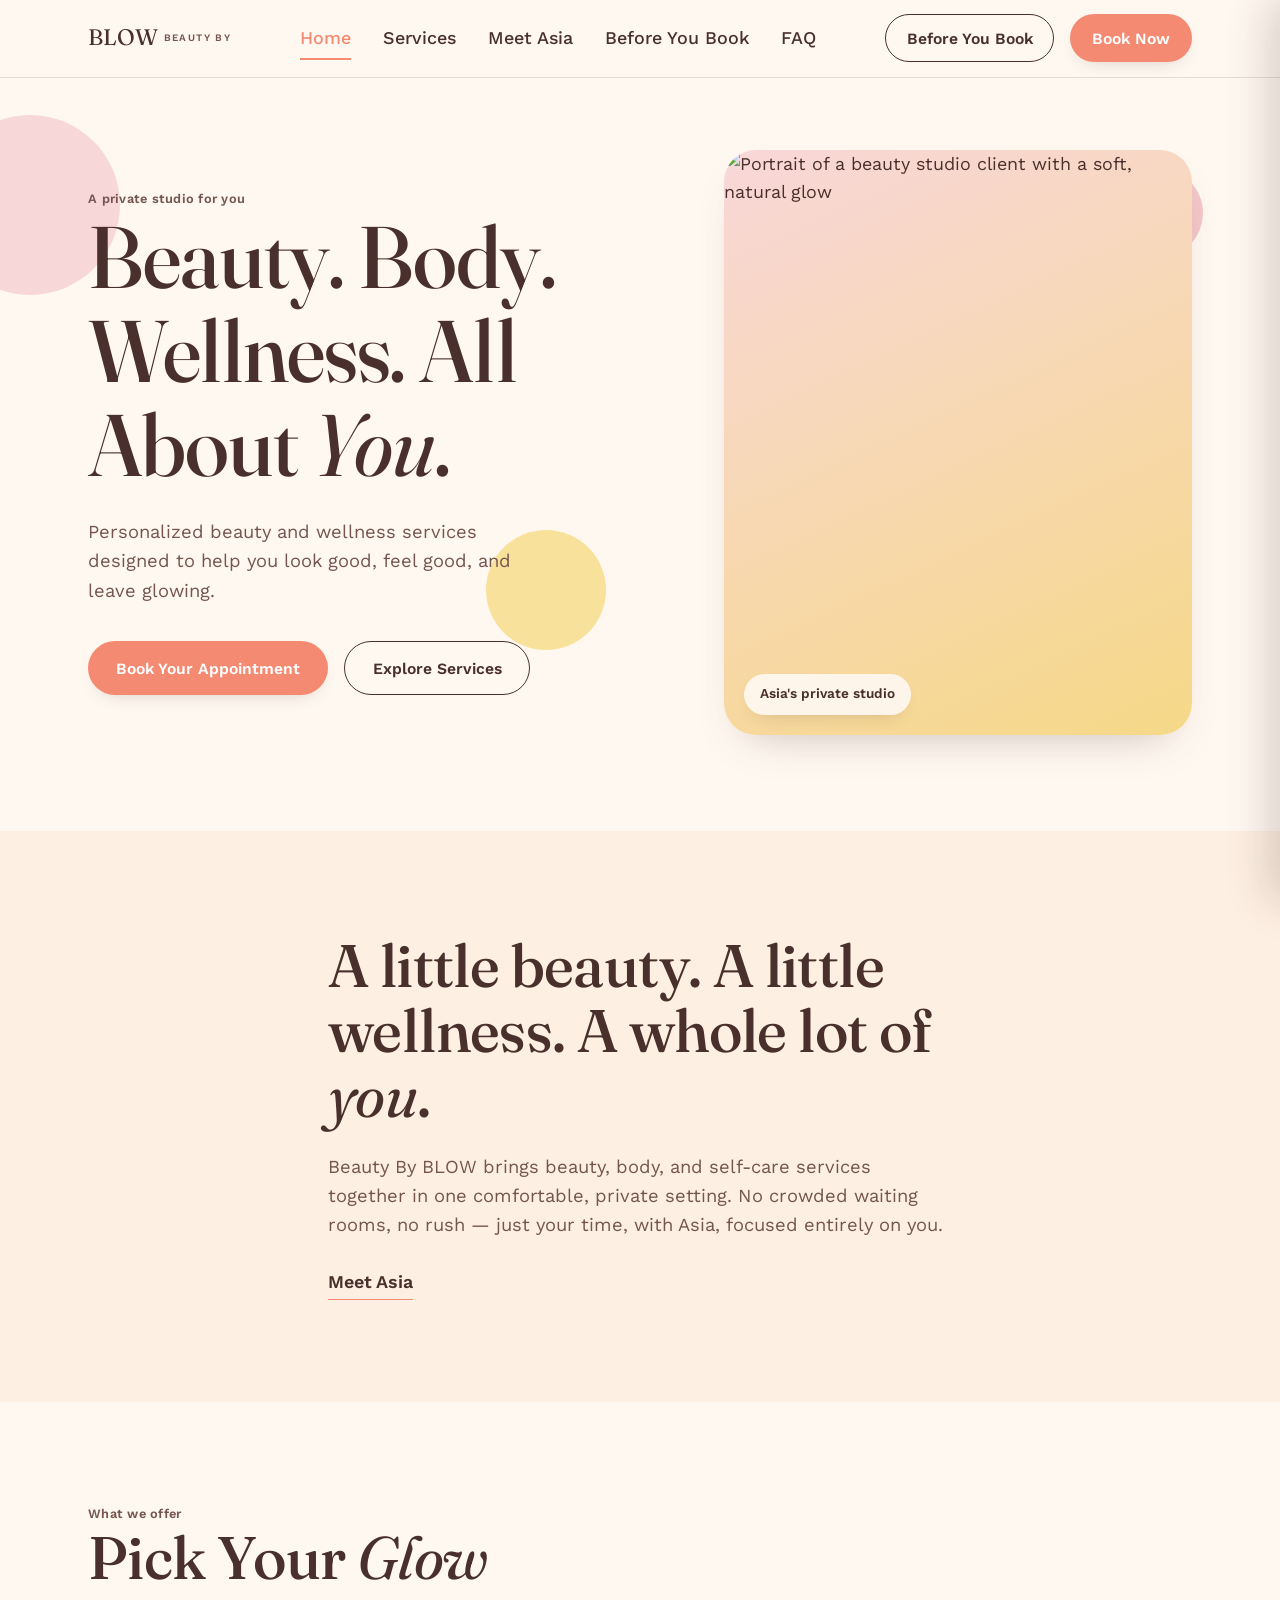
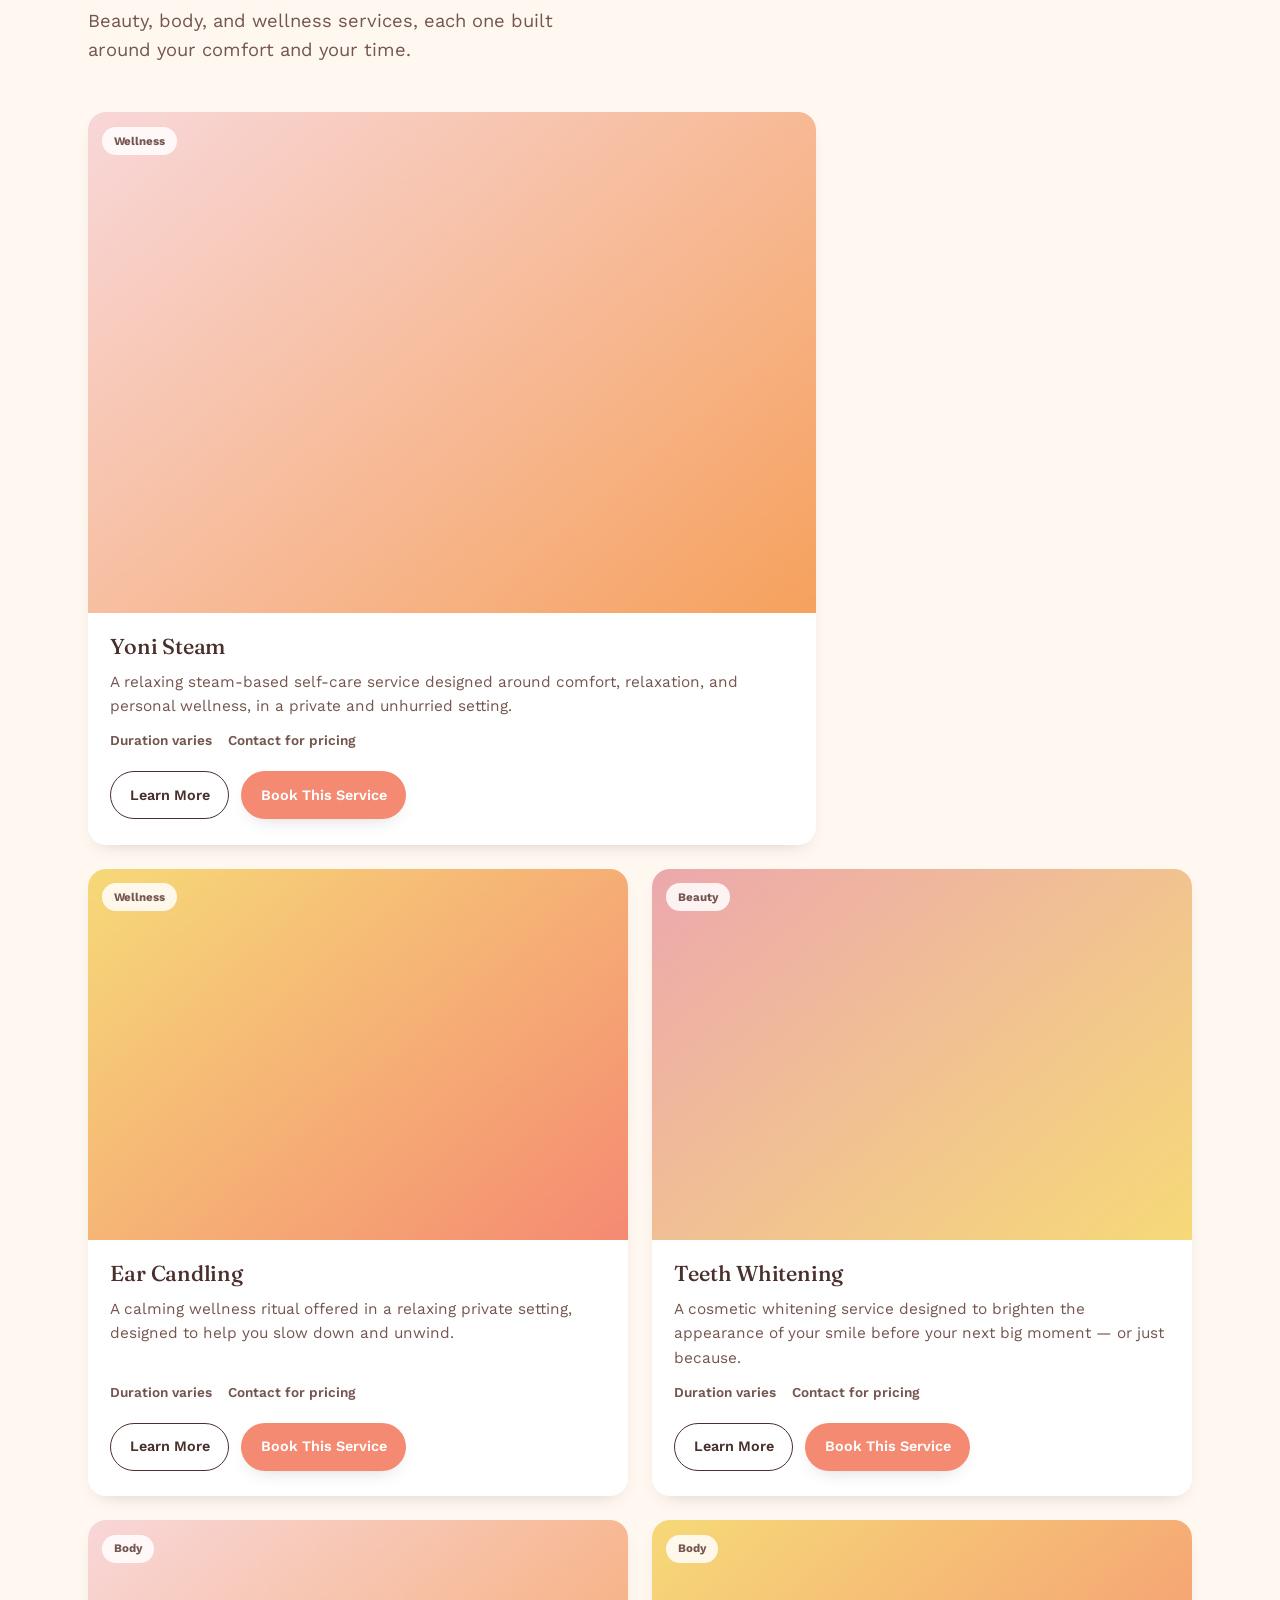
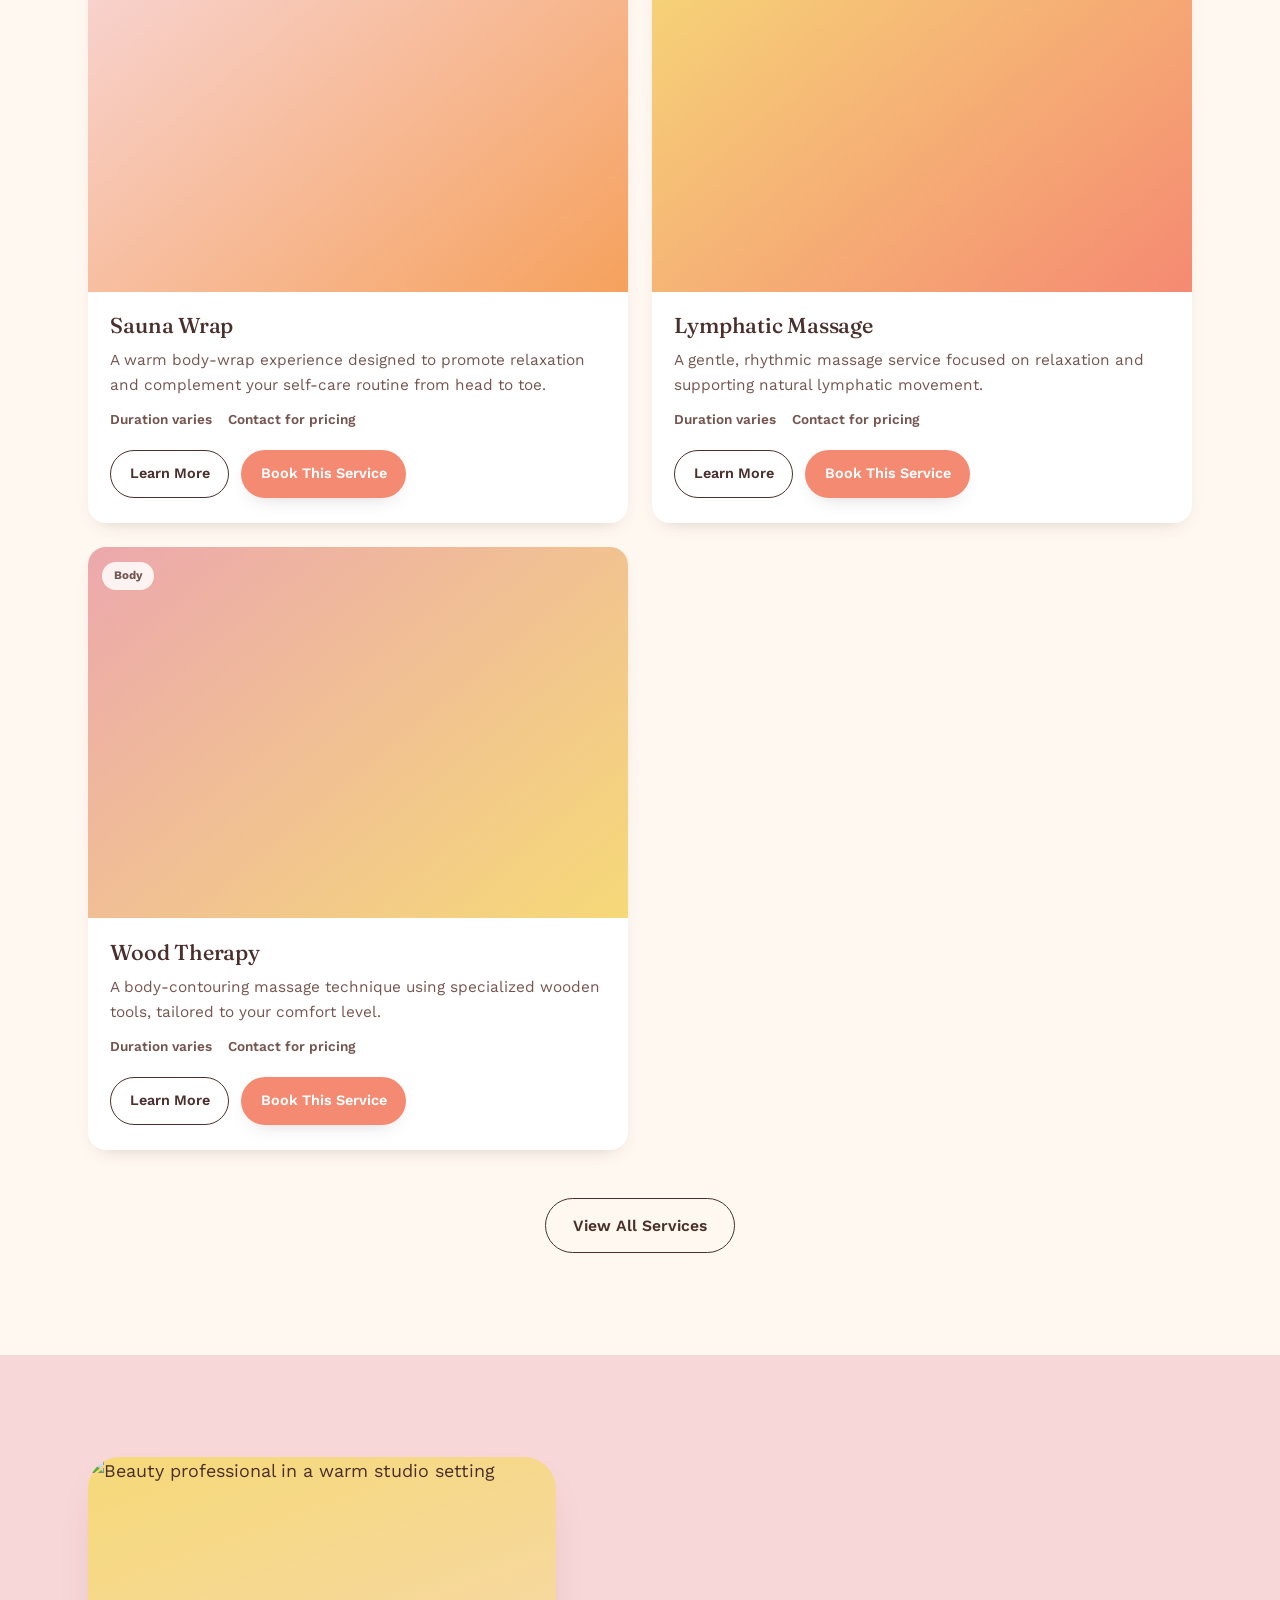
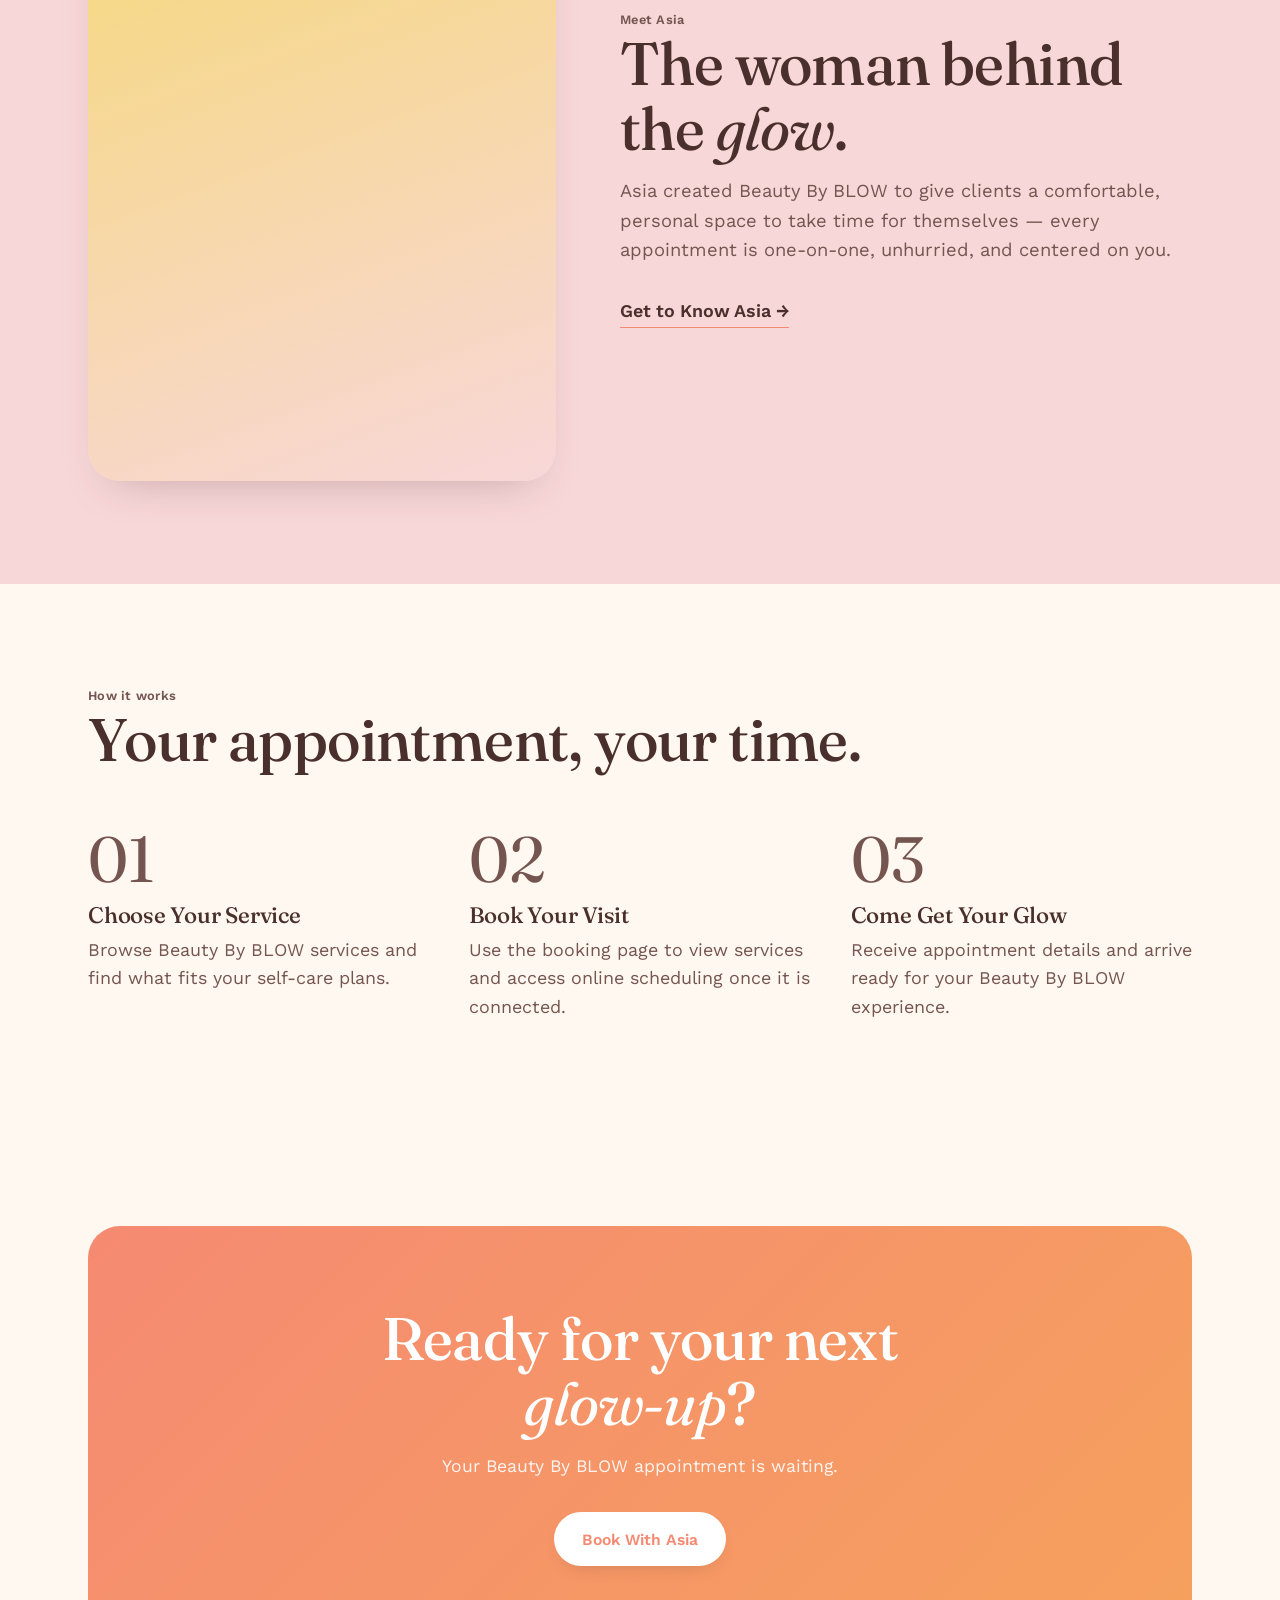
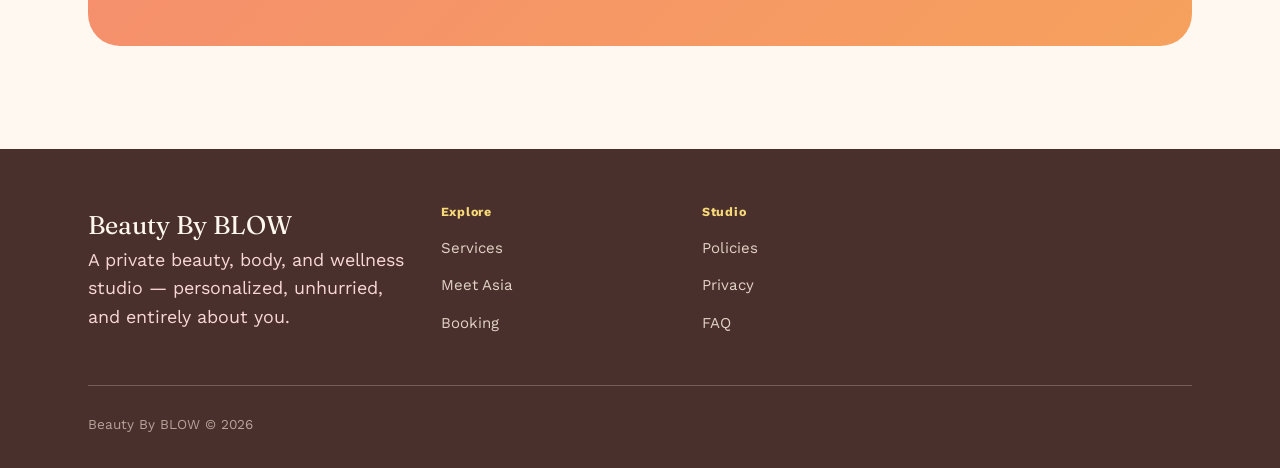
==== index.html @ 27a86e9e "Initial Beauty By BLOW website" ====
<!DOCTYPE html>
<html lang="en">
<head>
<meta charset="UTF-8">
<meta name="viewport" content="width=device-width, initial-scale=1.0">
<title>Beauty By BLOW — Beauty, Body &amp; Wellness with Asia</title>
<meta name="description" content="Beauty By BLOW is Asia's private at-home studio for beauty, body, and self-care services. Book your appointment online.">
<link rel="preconnect" href="https://fonts.googleapis.com">
<link rel="stylesheet" href="styles.css">
</head>
<body>

<a class="visually-hidden" href="#main">Skip to content</a>

<header class="site-header">
  <div class="wrap nav">
    <a class="brand" href="index.html">BLOW <small>BEAUTY BY</small></a>
    <nav class="nav-links" aria-label="Primary">
      <a href="index.html" aria-current="page">Home</a>
      <a href="services.html">Services</a>
      <a href="meet-asia.html">Meet Asia</a>
      <a href="before-you-book.html">Before You Book</a>
      <a href="faq.html">FAQ</a>
    </nav>
    <div class="nav-cta">
      <a class="btn btn-secondary" href="before-you-book.html">Before You Book</a>
      <a class="btn btn-primary" href="book.html">Book Now</a>
      <button class="hamburger" data-hamburger aria-label="Open menu" aria-expanded="false" aria-controls="mobile-menu">
        <svg viewBox="0 0 24 24" fill="none" stroke="currentColor" stroke-width="2" stroke-linecap="round"><line x1="3" y1="6" x2="21" y2="6"/><line x1="3" y1="12" x2="21" y2="12"/><line x1="3" y1="18" x2="21" y2="18"/></svg>
      </button>
    </div>
  </div>
</header>

<div class="scrim" data-scrim></div>
<div class="mobile-panel" id="mobile-menu" data-mobile-panel>
  <div class="mobile-panel-top">
    <span class="brand">BLOW</span>
    <button class="hamburger" data-mobile-close aria-label="Close menu">
      <svg viewBox="0 0 24 24" fill="none" stroke="currentColor" stroke-width="2" stroke-linecap="round"><line x1="18" y1="6" x2="6" y2="18"/><line x1="6" y1="6" x2="18" y2="18"/></svg>
    </button>
  </div>
  <nav aria-label="Mobile">
    <a href="index.html">Home</a>
    <a href="services.html">Services</a>
    <a href="meet-asia.html">Meet Asia</a>
    <a href="before-you-book.html">Before You Book</a>
    <a href="faq.html">FAQ</a>
  </nav>
  <a class="btn btn-primary btn-block" href="book.html">Book Now</a>
</div>

<main id="main">

  <!-- HERO -->
  <section class="hero">
    <div class="blob float-slow" style="width:180px;height:180px;background:var(--blush);top:5%;left:-60px;"></div>
    <div class="blob float-slower" style="width:120px;height:120px;background:var(--butter);top:60%;left:38%;opacity:0.7;"></div>
    <div class="blob float-slow" style="width:90px;height:90px;background:var(--rose);top:12%;right:6%;opacity:0.6;"></div>
    <div class="wrap hero-grid">
      <div class="reveal is-visible">
        <p class="eyebrow">A private studio for you</p>
        <h1>Beauty. Body. Wellness. All About <span class="italic">You</span>.</h1>
        <p class="hero-support">Personalized beauty and wellness services designed to help you look good, feel good, and leave glowing.</p>
        <div class="hero-ctas">
          <a class="btn btn-primary" href="book.html">Book Your Appointment</a>
          <a class="btn btn-secondary" href="services.html">Explore Services</a>
        </div>
      </div>
      <div class="hero-media reveal is-visible">
        <img src="https://images.unsplash.com/photo-1522337660859-02fbefca4702?q=80&w=1200&auto=format&fit=crop" alt="Portrait of a beauty studio client with a soft, natural glow" loading="eager">
        <span class="hero-media-caption">Asia's private studio</span>
      </div>
    </div>
  </section>

  <!-- INTRO / BRAND STATEMENT -->
  <section class="section bg-cream2">
    <div class="wrap intro reveal">
      <h2>A little beauty. A little wellness. A whole lot of <span class="italic">you</span>.</h2>
      <p class="lede" style="max-width:60ch;">Beauty By BLOW brings beauty, body, and self-care services together in one comfortable, private setting. No crowded waiting rooms, no rush — just your time, with Asia, focused entirely on you.</p>
      <a class="intro-link" href="meet-asia.html">Meet Asia</a>
    </div>
  </section>

  <!-- SERVICES TEASER -->
  <section class="section">
    <div class="wrap">
      <div class="reveal">
        <p class="eyebrow">What we offer</p>
        <h2 style="font-size:var(--step-3);">Pick Your <span class="italic">Glow</span></h2>
        <p class="lede mt-1">Beauty, body, and wellness services, each one built around your comfort and your time.</p>
      </div>
      <div class="services-grid mt-3" data-services-teaser></div>
      <div class="center mt-3">
        <a class="btn btn-secondary" href="services.html">View All Services</a>
      </div>
    </div>
  </section>

  <!-- MEET ASIA TEASER -->
  <section class="section bg-blush">
    <div class="wrap asia-teaser">
      <div class="asia-portrait reveal">
        <img src="https://images.unsplash.com/photo-1596704017254-9b121068fb31?q=80&w=1000&auto=format&fit=crop" alt="Beauty professional in a warm studio setting" loading="lazy">
      </div>
      <div class="reveal">
        <p class="eyebrow">Meet Asia</p>
        <h2 style="font-size:var(--step-3);">The woman behind the <span class="italic">glow</span>.</h2>
        <p class="lede mt-1" style="max-width:52ch;">Asia created Beauty By BLOW to give clients a comfortable, personal space to take time for themselves — every appointment is one-on-one, unhurried, and centered on you.</p>
        <a class="intro-link mt-2" href="meet-asia.html">Get to Know Asia →</a>
      </div>
    </div>
  </section>

  <!-- EXPERIENCE -->
  <section class="section">
    <div class="wrap">
      <div class="reveal">
        <p class="eyebrow">How it works</p>
        <h2 style="font-size:var(--step-3);">Your appointment, your time.</h2>
      </div>
      <div class="steps">
        <div class="step reveal">
          <p class="step-num">01</p>
          <h3>Choose Your Service</h3>
          <p>Browse Beauty By BLOW services and find what fits your self-care plans.</p>
        </div>
        <div class="step reveal">
          <p class="step-num">02</p>
          <h3>Book Your Visit</h3>
          <p>Use the booking page to view services and access online scheduling once it is connected.</p>
        </div>
        <div class="step reveal">
          <p class="step-num">03</p>
          <h3>Come Get Your Glow</h3>
          <p>Receive appointment details and arrive ready for your Beauty By BLOW experience.</p>
        </div>
      </div>
    </div>
  </section>

  <!-- FINAL CTA -->
  <section class="section">
    <div class="wrap">
      <div class="final-cta reveal">
        <h2>Ready for your next <span class="italic">glow-up</span>?</h2>
        <p>Your Beauty By BLOW appointment is waiting.</p>
        <a class="btn btn-primary" href="book.html">Book With Asia</a>
      </div>
    </div>
  </section>

</main>

<footer class="site-footer">
  <div class="wrap">
    <div class="footer-grid">
      <div>
        <p class="footer-brand">Beauty By BLOW</p>
        <p>A private beauty, body, and wellness studio — personalized, unhurried, and entirely about you.</p>
      </div>
      <div class="footer-col">
        <h4>Explore</h4>
        <ul>
          <li><a href="services.html">Services</a></li>
          <li><a href="meet-asia.html">Meet Asia</a></li>
          <li><a href="book.html">Booking</a></li>
        </ul>
      </div>
      <div class="footer-col">
        <h4>Studio</h4>
        <ul>
          <li><a href="before-you-book.html">Policies</a></li>
          <li><a href="before-you-book.html#privacy">Privacy</a></li>
          <li><a href="faq.html">FAQ</a></li>
        </ul>
      </div>
    </div>
    <div class="footer-bottom">
      <span>Beauty By BLOW &copy; <span data-year></span></span>
    </div>
  </div>
</footer>

<script src="data.js"></script>
<script src="render.js"></script>
<script src="main.js"></script>
</body>
</html>
---- styles.css ----
/* =========================================================
   Beauty By BLOW — Design System
   A private beauty & wellness studio, run by Asia.
   Tokens live at the top so pricing/copy-adjacent color and
   type choices are easy to retune without hunting the file.
   ========================================================= */

@import url('https://fonts.googleapis.com/css2?family=Fraunces:ital,opsz,wght@0,9..144,300;0,9..144,400;0,9..144,500;0,9..144,600;1,9..144,400;1,9..144,500&family=Work+Sans:wght@400;500;600&display=swap');

:root{
  /* ---- Color ---- */
  --cream:      #FFF8F1;
  --cream-2:    #FDEFE2; /* slightly deeper cream for stacked sections */
  --blush:      #F8D7D9;
  --rose:       #ECA8AD;
  --coral:      #F58A72;
  --tangerine:  #F6A15D;
  --butter:     #F6D978;
  --brown:      #4A302C;
  --cocoa:      #74554F;
  --white:      #FFFFFF;

  /* functional aliases */
  --bg:          var(--cream);
  --ink:         var(--brown);
  --ink-soft:    var(--cocoa);
  --accent:      var(--coral);
  --accent-2:    var(--tangerine);
  --line:        rgba(74,48,44,0.14);
  --focus:       #B8542F;

  /* ---- Type ---- */
  --serif: 'Fraunces', 'Iowan Old Style', Georgia, serif;
  --sans:  'Work Sans', -apple-system, BlinkMacSystemFont, 'Segoe UI', sans-serif;

  /* ---- Scale ---- */
  --step-0: clamp(1rem, 0.96rem + 0.2vw, 1.125rem);
  --step-1: clamp(1.25rem, 1.18rem + 0.35vw, 1.5rem);
  --step-2: clamp(1.75rem, 1.55rem + 1vw, 2.25rem);
  --step-3: clamp(2.5rem, 2.05rem + 2.2vw, 3.75rem);
  --step-4: clamp(3.25rem, 2.5rem + 3.7vw, 5.5rem);

  --radius-sm: 10px;
  --radius-md: 18px;
  --radius-lg: 32px;

  --shadow-soft: 0 20px 45px -25px rgba(74,48,44,0.35);
  --shadow-tight: 0 8px 20px -12px rgba(74,48,44,0.3);

  --container: 1200px;
  --gutter: clamp(1.25rem, 4vw, 3rem);
}

/* ---------------------------------------------------------
   Reset
   --------------------------------------------------------- */
*, *::before, *::after{ box-sizing: border-box; }
html{ scroll-behavior: smooth; }
body{
  margin:0;
  background: var(--bg);
  color: var(--ink);
  font-family: var(--sans);
  font-size: var(--step-0);
  line-height: 1.6;
  -webkit-font-smoothing: antialiased;
  overflow-x: hidden;
}
img{ max-width:100%; display:block; }
ul{ margin:0; padding:0; list-style:none; }
a{ color: inherit; text-decoration:none; }
button{ font-family: inherit; cursor:pointer; }
h1,h2,h3,h4{ font-family: var(--serif); font-weight:500; margin:0; line-height:1.08; letter-spacing:-0.01em; }
p{ margin:0; }
input, select, textarea{ font-family: inherit; font-size: 1rem; }

.italic{ font-style: italic; font-weight: 400; }

/* Reduced motion: respected globally */
@media (prefers-reduced-motion: reduce){
  html{ scroll-behavior:auto; }
  *, *::before, *::after{
    animation-duration: 0.001ms !important;
    animation-iteration-count: 1 !important;
    transition-duration: 0.001ms !important;
    scroll-behavior: auto !important;
  }
}

/* Focus visibility — never sacrificed */
:focus-visible{
  outline: 2px solid var(--focus);
  outline-offset: 3px;
  border-radius: 4px;
}

/* ---------------------------------------------------------
   Layout helpers
   --------------------------------------------------------- */
.wrap{
  max-width: var(--container);
  margin-inline: auto;
  padding-inline: var(--gutter);
}
.section{ padding-block: clamp(3.5rem, 8vw, 7rem); position:relative; }
.section-tight{ padding-block: clamp(2.5rem, 5vw, 4rem); }
.bg-cream2{ background: var(--cream-2); }
.bg-blush{ background: var(--blush); }
.bg-brown{ background: var(--brown); color: var(--cream); }
.bg-brown h1, .bg-brown h2, .bg-brown h3{ color: var(--cream); }

.eyebrow{
  font-family: var(--sans);
  font-weight: 600;
  font-size: 0.8rem;
  color: var(--cocoa);
  letter-spacing: 0.02em;
}

.lede{
  font-size: 1.15rem;
  color: var(--ink-soft);
  max-width: 46ch;
}

/* ---------------------------------------------------------
   Buttons
   --------------------------------------------------------- */
.btn{
  display:inline-flex;
  align-items:center;
  gap:0.5rem;
  padding: 0.85rem 1.7rem;
  border-radius: 999px;
  font-weight: 600;
  font-size: 0.98rem;
  border: 1px solid transparent;
  transition: transform 0.25s ease, background 0.25s ease, color 0.25s ease, box-shadow 0.25s ease;
  min-height: 48px;
}
.btn-primary{
  background: var(--coral);
  color: var(--white);
  box-shadow: var(--shadow-tight);
}
.btn-primary:hover{ background:#EF7A5E; transform: translateY(-2px); }
.btn-secondary{
  background: transparent;
  border-color: var(--brown);
  color: var(--brown);
}
.btn-secondary:hover{ background: var(--brown); color: var(--cream); }
.btn-ghost-light{
  background: transparent;
  border-color: rgba(255,248,241,0.6);
  color: var(--cream);
}
.btn-ghost-light:hover{ background: var(--cream); color: var(--brown); }
.btn-block{ width:100%; justify-content:center; }
.btn:disabled{ opacity:0.5; cursor:not-allowed; transform:none; }

/* ---------------------------------------------------------
   Header / Nav
   --------------------------------------------------------- */
.site-header{
  position: sticky;
  top:0;
  z-index: 100;
  background: rgba(255,248,241,0.88);
  backdrop-filter: saturate(140%) blur(10px);
  border-bottom: 1px solid var(--line);
}
.nav{
  display:flex;
  align-items:center;
  justify-content:space-between;
  padding-block: 0.9rem;
}
.brand{
  font-family: var(--serif);
  font-size: 1.4rem;
  color: var(--brown);
  display:flex;
  align-items:baseline;
  gap:0.35rem;
}
.brand small{
  font-family: var(--sans);
  font-size: 0.62rem;
  font-weight:600;
  color: var(--cocoa);
  letter-spacing: 0.14em;
  align-self:center;
}
.nav-links{
  display:flex;
  align-items:center;
  gap: 2rem;
}
.nav-links a{
  font-weight:500;
  color: var(--ink);
  position:relative;
  padding: 0.3rem 0;
}
.nav-links a::after{
  content:"";
  position:absolute;
  left:0; right:100%;
  bottom:-2px;
  height:2px;
  background: var(--coral);
  transition: right 0.25s ease;
}
.nav-links a:hover::after, .nav-links a[aria-current="page"]::after{ right:0; }
.nav-links a[aria-current="page"]{ color: var(--coral); }
.nav-cta{ display:flex; align-items:center; gap:1rem; }
.nav-cta .btn{ padding: 0.65rem 1.3rem; }

.hamburger{
  display:none;
  width:48px; height:48px;
  border:none;
  background:transparent;
  align-items:center;
  justify-content:center;
  border-radius: 50%;
}
.hamburger svg{ width:24px; height:24px; }

.mobile-panel{
  position:fixed;
  inset: 0 0 0 auto;
  width:min(85vw, 360px);
  height:100dvh;
  background: var(--cream);
  transform: translateX(100%);
  transition: transform 0.35s ease;
  z-index: 200;
  display:flex;
  flex-direction:column;
  padding: 1.5rem;
  box-shadow: -12px 0 40px rgba(74,48,44,0.2);
}
.mobile-panel.is-open{ transform: translateX(0); }
.mobile-panel-top{ display:flex; justify-content:space-between; align-items:center; margin-bottom: 2rem; }
.mobile-panel a{
  font-family: var(--serif);
  font-size: 1.6rem;
  padding: 0.6rem 0;
  display:block;
  border-bottom: 1px solid var(--line);
}
.mobile-panel .btn{ margin-top: 1.5rem; }
.scrim{
  position:fixed; inset:0; background: rgba(74,48,44,0.35);
  opacity:0; pointer-events:none; transition: opacity 0.3s ease;
  z-index:150;
}
.scrim.is-open{ opacity:1; pointer-events:auto; }

@media (max-width: 860px){
  .nav-links{ display:none; }
  .nav-cta .btn-secondary{ display:none; }
  .hamburger{ display:flex; }
}

/* ---------------------------------------------------------
   Decorative shapes (hero + section accents)
   --------------------------------------------------------- */
.blob{
  position:absolute;
  border-radius: 50%;
  filter: blur(0px);
  z-index:0;
  pointer-events:none;
}
.float-slow{ animation: floaty 9s ease-in-out infinite; }
.float-slower{ animation: floaty 13s ease-in-out infinite; }
@keyframes floaty{
  0%,100%{ transform: translateY(0) translateX(0); }
  50%{ transform: translateY(-16px) translateX(6px); }
}

/* ---------------------------------------------------------
   Scroll reveal
   --------------------------------------------------------- */
.reveal{
  opacity:0;
  transform: translateY(16px);
  transition: opacity 0.7s ease, transform 0.7s ease;
}
.reveal.is-visible{ opacity:1; transform:none; }

/* ---------------------------------------------------------
   Home — Hero
   --------------------------------------------------------- */
.hero{
  position:relative;
  padding-top: clamp(2.5rem, 6vw, 4.5rem);
  padding-bottom: clamp(3rem, 8vw, 6rem);
  overflow:hidden;
}
.hero-grid{
  display:grid;
  grid-template-columns: 1.1fr 0.9fr;
  gap: clamp(2rem, 5vw, 4rem);
  align-items:center;
  position:relative;
  z-index:1;
}
.hero h1{
  font-size: var(--step-4);
  max-width: 12ch;
}
.hero-support{
  margin-top: 1.5rem;
  font-size: 1.15rem;
  color: var(--ink-soft);
  max-width: 42ch;
}
.hero-ctas{ display:flex; flex-wrap:wrap; gap:1rem; margin-top: 2.25rem; }
.hero-media{
  position:relative;
  aspect-ratio: 4/5;
  border-radius: var(--radius-lg);
  overflow:hidden;
  background: linear-gradient(155deg, var(--blush), var(--butter) 120%);
  box-shadow: var(--shadow-soft);
}
.hero-media img{ width:100%; height:100%; object-fit:cover; }
.hero-media-caption{
  position:absolute; left:1.25rem; bottom:1.25rem;
  background: rgba(255,248,241,0.92);
  padding: 0.6rem 1rem;
  border-radius: 999px;
  font-size: 0.85rem;
  font-weight:600;
  color: var(--brown);
  box-shadow: var(--shadow-tight);
}
@media (max-width: 860px){
  .hero-grid{ grid-template-columns: 1fr; }
  .hero-media{ order:-1; aspect-ratio: 5/4; }
}

/* ---------------------------------------------------------
   Intro / Brand statement
   --------------------------------------------------------- */
.intro{
  text-align:left;
  max-width: 720px;
}
.intro h2{ font-size: var(--step-3); }
.intro p{ margin-top: 1.5rem; }
.intro-link{
  margin-top: 1.75rem;
  display:inline-flex;
  align-items:center;
  gap: 0.5rem;
  font-weight:600;
  border-bottom: 1px solid var(--coral);
  padding-bottom: 2px;
}

/* ---------------------------------------------------------
   Services grid
   --------------------------------------------------------- */
.filter-row{
  display:flex; gap:0.6rem; flex-wrap:wrap; margin-top:2rem; margin-bottom: 2.5rem;
}
.filter-chip{
  padding: 0.5rem 1.1rem;
  border-radius:999px;
  border: 1px solid var(--line);
  background: var(--white);
  font-weight:600;
  font-size: 0.9rem;
  color: var(--ink-soft);
  transition: all 0.2s ease;
}
.filter-chip[aria-pressed="true"]{
  background: var(--brown);
  border-color: var(--brown);
  color: var(--cream);
}

.services-grid{
  display:grid;
  grid-template-columns: repeat(6, 1fr);
  gap: 1.5rem;
}
.service-card{
  grid-column: span 3;
  background: var(--white);
  border-radius: var(--radius-md);
  overflow:hidden;
  display:flex;
  flex-direction:column;
  box-shadow: var(--shadow-tight);
  transition: transform 0.3s ease, box-shadow 0.3s ease;
}
.service-card:hover{ transform: translateY(-4px); box-shadow: var(--shadow-soft); }
.service-card.is-hidden{ display:none; }
.service-card.span-4{ grid-column: span 4; }
.service-card.span-2{ grid-column: span 2; }
.service-media{
  aspect-ratio: 16/11;
  background: linear-gradient(140deg, var(--blush), var(--tangerine));
  position:relative;
}
.service-card:nth-of-type(3n+2) .service-media{ background: linear-gradient(140deg, var(--butter), var(--coral)); }
.service-card:nth-of-type(3n+3) .service-media{ background: linear-gradient(140deg, var(--rose), var(--butter)); }
.service-media img{ width:100%; height:100%; object-fit:cover; }
.service-tag{
  position:absolute; top:0.9rem; left:0.9rem;
  background: rgba(255,255,255,0.85);
  padding: 0.3rem 0.75rem;
  border-radius: 999px;
  font-size: 0.72rem;
  font-weight:700;
  color: var(--cocoa);
}
.service-body{ padding: 1.4rem 1.4rem 1.6rem; display:flex; flex-direction:column; gap:0.7rem; flex:1; }
.service-body h3{ font-size: 1.35rem; }
.service-desc{ color: var(--ink-soft); font-size: 0.96rem; }
.service-meta{
  display:flex; gap:1rem; font-size:0.85rem; color: var(--cocoa); font-weight:600;
  margin-top:auto;
}
.service-actions{ display:flex; gap:0.75rem; margin-top:0.5rem; flex-wrap:wrap; }
.service-actions .btn{ padding: 0.6rem 1.15rem; font-size:0.9rem; }

@media (max-width: 960px){
  .services-grid{ grid-template-columns: repeat(2,1fr); }
  .service-card, .service-card.span-4, .service-card.span-2{ grid-column: span 1; }
}
@media (max-width: 560px){
  .services-grid{ grid-template-columns: 1fr; }
}

/* ---------------------------------------------------------
   Meet Asia teaser (home) + full page
   --------------------------------------------------------- */
.asia-teaser{
  display:grid;
  grid-template-columns: 0.9fr 1.1fr;
  gap: clamp(2rem,5vw,4rem);
  align-items:center;
}
.asia-portrait{
  position:relative;
  aspect-ratio: 3/4;
  border-radius: var(--radius-lg);
  overflow:hidden;
  background: linear-gradient(160deg, var(--butter), var(--blush));
  box-shadow: var(--shadow-soft);
}
.asia-portrait img{ width:100%; height:100%; object-fit:cover; }
.detail-list{
  display:grid;
  grid-template-columns: 1fr 1fr;
  gap: 1rem;
  margin-top: 2rem;
}
.detail-item{
  background: var(--white);
  border-radius: var(--radius-sm);
  padding: 1rem 1.1rem;
}
.detail-item span{ display:block; font-size:0.75rem; font-weight:700; color:var(--coral); margin-bottom:0.25rem; }
@media (max-width: 860px){
  .asia-teaser{ grid-template-columns:1fr; }
  .detail-list{ grid-template-columns:1fr 1fr; }
}
@media (max-width:480px){ .detail-list{ grid-template-columns:1fr; } }

/* Meet Asia full page */
.asia-hero{
  display:grid;
  grid-template-columns: 1fr 1fr;
  gap: clamp(2rem,5vw,4rem);
  align-items:center;
}
.asia-hero .asia-portrait{ aspect-ratio: 4/5; }
.story-block{ max-width: 640px; margin-bottom: 3rem; }
.story-block h3{ font-size: var(--step-2); margin-bottom:1rem; }
.story-block p + p{ margin-top: 1rem; }
.cert-list{ display:grid; gap:0.9rem; margin-top:1.5rem; }
.cert-item{
  display:flex; gap:0.9rem; align-items:flex-start;
  padding: 1rem; background: var(--white); border-radius: var(--radius-sm);
}
.cert-item .dot{ width:8px;height:8px;border-radius:50%;background:var(--coral); margin-top:0.5rem; flex-shrink:0; }
.gallery-strip{
  display:grid; grid-template-columns: repeat(3,1fr); gap:1rem; margin-top:2rem;
}
.gallery-strip .ph{
  aspect-ratio: 1; border-radius: var(--radius-sm); overflow:hidden;
  background: linear-gradient(150deg, var(--rose), var(--tangerine));
}
@media (max-width:860px){ .asia-hero{ grid-template-columns:1fr; } }
@media (max-width:600px){ .gallery-strip{ grid-template-columns: repeat(3,1fr); } }

/* ---------------------------------------------------------
   Experience (3-step)
   --------------------------------------------------------- */
.steps{
  display:grid;
  grid-template-columns: repeat(3,1fr);
  gap: clamp(1.5rem,4vw,2.5rem);
  margin-top: 3rem;
}
.step-num{
  font-family: var(--serif);
  font-size: clamp(2.75rem,6vw,4rem);
  color: var(--rose);
  line-height:1;
}
.step h3{ font-size:1.4rem; margin-top:0.75rem; }
.step p{ color: var(--ink-soft); margin-top:0.5rem; }
@media (max-width:760px){ .steps{ grid-template-columns:1fr; } }

/* ---------------------------------------------------------
   Portfolio / gallery masonry
   --------------------------------------------------------- */
.masonry{
  columns: 3 220px;
  column-gap: 1.25rem;
  margin-top:2.5rem;
}
.masonry-item{
  break-inside: avoid;
  margin-bottom: 1.25rem;
  border-radius: var(--radius-md);
  overflow:hidden;
  background: linear-gradient(160deg, var(--blush), var(--butter));
  box-shadow: var(--shadow-tight);
  transition: transform 0.3s ease;
}
.masonry-item:hover{ transform: scale(1.02); }
.masonry-item img{ width:100%; display:block; }
.masonry-item.h-short{ aspect-ratio: 4/3; }
.masonry-item.h-tall{ aspect-ratio: 3/4; }
.masonry-item.h-square{ aspect-ratio: 1; }

/* ---------------------------------------------------------
   Testimonials — Love Notes
   --------------------------------------------------------- */
.notes-grid{
  display:grid;
  grid-template-columns: repeat(3,1fr);
  gap: 1.5rem;
  margin-top: 2.5rem;
}
.note-card{
  background: var(--white);
  border-radius: var(--radius-md);
  padding: 1.75rem;
  position:relative;
  box-shadow: var(--shadow-tight);
  transform: rotate(var(--tilt,0deg));
}
.note-card:nth-child(2n){ --tilt: 1deg; }
.note-card:nth-child(3n){ --tilt: -1deg; }
.note-quote{ font-family: var(--serif); font-size:1.15rem; font-style:italic; color:var(--brown); }
.note-name{ margin-top:1rem; font-weight:600; font-size:0.9rem; color: var(--cocoa); }
.note-placeholder-badge{
  display:inline-block; margin-bottom:0.9rem; font-size:0.68rem; font-weight:700;
  background: var(--butter); color:var(--brown); padding:0.2rem 0.6rem; border-radius:999px;
}
@media (max-width:860px){ .notes-grid{ grid-template-columns:1fr; } }

/* ---------------------------------------------------------
   Final CTA band
   --------------------------------------------------------- */
.final-cta{
  text-align:center;
  background: linear-gradient(135deg, var(--coral), var(--tangerine));
  color: var(--white);
  border-radius: var(--radius-lg);
  padding: clamp(3rem,7vw,5rem) clamp(1.5rem,5vw,3rem);
  position:relative;
  overflow:hidden;
}
.final-cta h2{ color:var(--white); font-size: var(--step-3); max-width:16ch; margin-inline:auto; }
.final-cta p{ color: rgba(255,255,255,0.9); margin-top:1rem; font-size:1.1rem; }
.final-cta .btn-primary{ background: var(--white); color: var(--coral); margin-top:2rem; }
.final-cta .btn-primary:hover{ background: var(--brown); color:var(--cream); }

/* ---------------------------------------------------------
   Footer
   --------------------------------------------------------- */
.site-footer{ background: var(--brown); color: var(--blush); padding-block: 3.5rem 2rem; }
.footer-grid{
  display:grid;
  grid-template-columns: 1.4fr 1fr 1fr 1fr;
  gap: 2rem;
  padding-bottom: 2.5rem;
  border-bottom: 1px solid rgba(248,215,217,0.25);
}
.footer-brand{ font-family: var(--serif); font-size:1.6rem; color: var(--cream); }
.footer-brand p{ color: rgba(253,239,226,0.75); margin-top:0.9rem; font-size:0.92rem; max-width:32ch; }
.footer-col h4{ font-family: var(--sans); font-size:0.78rem; font-weight:700; color: var(--butter); letter-spacing:0.06em; margin-bottom:0.9rem; }
.footer-col li{ margin-bottom:0.55rem; }
.footer-col a{ color: rgba(253,239,226,0.85); font-size:0.94rem; }
.footer-col a:hover{ color: var(--butter); }
.footer-bottom{
  display:flex; justify-content:space-between; align-items:center; flex-wrap:wrap; gap:1rem;
  padding-top: 1.75rem; font-size:0.85rem; color: rgba(253,239,226,0.6);
}
@media (max-width:860px){ .footer-grid{ grid-template-columns: 1fr 1fr; } }
@media (max-width:520px){ .footer-grid{ grid-template-columns: 1fr; } }

/* ---------------------------------------------------------
   Page header (interior pages)
   --------------------------------------------------------- */
.page-header{
  padding-block: clamp(3rem,7vw,5rem) clamp(2rem,4vw,3rem);
}
.page-header .eyebrow{ margin-bottom:0.75rem; }
.page-header h1{ font-size: var(--step-3); max-width: 18ch; }
.page-header .lede{ margin-top:1rem; }

/* ---------------------------------------------------------
   FAQ accordion
   --------------------------------------------------------- */
.faq-list{ display:grid; gap:1rem; max-width: 820px; }
.faq-item{
  background: var(--white);
  border-radius: var(--radius-sm);
  overflow:hidden;
  box-shadow: var(--shadow-tight);
}
.faq-question{
  width:100%;
  display:flex; justify-content:space-between; align-items:center;
  padding: 1.25rem 1.5rem;
  background:transparent;
  border:none;
  text-align:left;
  font-family: var(--serif);
  font-size: 1.1rem;
  color: var(--brown);
}
.faq-icon{
  width:28px; height:28px; flex-shrink:0;
  display:flex; align-items:center; justify-content:center;
  border-radius:50%;
  background: var(--blush);
  transition: transform 0.3s ease;
  margin-left:1rem;
}
.faq-question[aria-expanded="true"] .faq-icon{ transform: rotate(45deg); }
.faq-answer{
  display:grid;
  grid-template-rows: 0fr;
  transition: grid-template-rows 0.35s ease;
}
.faq-answer-inner{ overflow:hidden; }
.faq-item.is-open .faq-answer{ grid-template-rows: 1fr; }
.faq-answer p{ padding: 0 1.5rem 1.5rem; color: var(--ink-soft); }
.faq-placeholder{ color:var(--coral); font-weight:600; }

/* ---------------------------------------------------------
   Policy page
   --------------------------------------------------------- */
.policy-grid{ display:grid; grid-template-columns: 260px 1fr; gap: 3rem; align-items:start; }
.policy-nav{ position:sticky; top: 100px; display:grid; gap:0.4rem; }
.policy-nav a{ padding:0.5rem 0.75rem; border-radius:8px; font-size:0.92rem; color:var(--ink-soft); font-weight:500; }
.policy-nav a:hover{ background: var(--blush); color: var(--brown); }
.policy-section{ margin-bottom: 3rem; scroll-margin-top: 100px; }
.policy-section h2{ font-size: var(--step-2); margin-bottom:1rem; }
.policy-section p{ color: var(--ink-soft); }
.policy-section p + p{ margin-top:0.85rem; }
.callout{
  background: var(--blush);
  border-radius: var(--radius-md);
  padding: 1.5rem 1.75rem;
  margin-top:1.25rem;
}
.callout strong{ color: var(--brown); }
@media (max-width:900px){ .policy-grid{ grid-template-columns:1fr; } .policy-nav{ position:static; display:flex; flex-wrap:wrap; gap:0.5rem; } }

/* ---------------------------------------------------------
   Booking flow
   --------------------------------------------------------- */
.booking-shell{
  display:grid;
  grid-template-columns: 1fr 340px;
  gap: clamp(2rem,4vw,3rem);
  align-items:start;
}
.booking-progress{
  display:flex; gap:0.5rem; margin-bottom: 2rem;
}
.booking-progress li{
  flex:1; height:6px; border-radius:999px; background: var(--blush);
}
.booking-progress li.is-done, .booking-progress li.is-active{ background: var(--coral); }

.booking-step{ display:none; }
.booking-step.is-active{ display:block; }

.service-pick-list{ display:grid; gap:1rem; }
.service-pick{
  display:flex; justify-content:space-between; align-items:center; gap:1rem;
  background: var(--white); border-radius: var(--radius-sm); padding: 1.1rem 1.3rem;
  border: 2px solid transparent;
  cursor:pointer;
  text-align:left;
}
.service-pick:hover{ border-color: var(--rose); }
.service-pick[aria-pressed="true"]{ border-color: var(--coral); background: var(--blush); }
.service-pick .name{ font-family: var(--serif); font-size:1.15rem; }
.service-pick .meta{ font-size:0.85rem; color: var(--cocoa); margin-top:0.25rem; }
.service-pick .price{ font-weight:700; color: var(--coral); white-space:nowrap; }

.calendar-card{ background: var(--white); border-radius: var(--radius-md); padding:1.5rem; box-shadow: var(--shadow-tight); }
.cal-head{ display:flex; justify-content:space-between; align-items:center; margin-bottom:1rem; }
.cal-nav-btn{ width:36px; height:36px; border-radius:50%; border:1px solid var(--line); background:var(--white); display:flex; align-items:center; justify-content:center; }
.cal-grid{ display:grid; grid-template-columns: repeat(7,1fr); gap:0.35rem; text-align:center; }
.cal-grid .dow{ font-size:0.72rem; font-weight:700; color:var(--cocoa); padding-block:0.4rem; }
.cal-day{
  aspect-ratio:1; border-radius:10px; border:none; background:transparent; font-weight:600; color:var(--ink);
}
.cal-day:not(:disabled):hover{ background: var(--blush); }
.cal-day[aria-pressed="true"]{ background: var(--coral); color:var(--white); }
.cal-day:disabled{ color: rgba(74,48,44,0.25); cursor:not-allowed; }
.cal-day.is-empty{ visibility:hidden; }

.time-grid{ display:grid; grid-template-columns: repeat(3,1fr); gap:0.6rem; margin-top:1.5rem; }
.time-slot{ padding:0.65rem; border-radius:10px; border:1px solid var(--line); background:var(--white); font-weight:600; font-size:0.9rem; }
.time-slot:hover{ border-color: var(--coral); }
.time-slot[aria-pressed="true"]{ background: var(--coral); color:var(--white); border-color:var(--coral); }

.form-grid{ display:grid; grid-template-columns:1fr 1fr; gap:1.1rem; }
.form-field{ display:flex; flex-direction:column; gap:0.4rem; }
.form-field.full{ grid-column: 1 / -1; }
.form-field label{ font-size:0.88rem; font-weight:600; color:var(--brown); }
.form-field input, .form-field textarea{
  padding:0.8rem 1rem; border-radius:10px; border:1px solid var(--line); background:var(--white); color:var(--ink);
}
.form-field input:focus, .form-field textarea:focus{ border-color: var(--coral); }
.form-field textarea{ resize:vertical; min-height:100px; }
.policy-check{ display:flex; gap:0.75rem; align-items:flex-start; margin-top:0.5rem; }
.policy-check input{ margin-top:0.3rem; width:18px; height:18px; }
.policy-check label{ font-size:0.9rem; color: var(--ink-soft); }

.summary-card{
  background: var(--white); border-radius: var(--radius-md); padding: 1.6rem;
  box-shadow: var(--shadow-tight); position:sticky; top: 100px;
}
.summary-card h3{ font-size:1.2rem; margin-bottom:1rem; }
.summary-row{ display:flex; justify-content:space-between; padding:0.55rem 0; border-bottom:1px dashed var(--line); font-size:0.92rem; }
.summary-row:last-of-type{ border-bottom:none; }
.summary-row .label{ color: var(--cocoa); }
.summary-empty{ color: var(--cocoa); font-size:0.9rem; }

.step-actions{ display:flex; justify-content:space-between; gap:1rem; margin-top:2rem; }

.confirm-panel{ text-align:center; padding: 2rem 0; }
.confirm-icon{ width:72px; height:72px; border-radius:50%; background: var(--butter); display:flex; align-items:center; justify-content:center; margin:0 auto 1.5rem; }

.integration-note{
  margin-top:1rem; font-size:0.82rem; color: var(--cocoa); background: var(--cream-2); border-radius:10px; padding:0.85rem 1rem;
}

@media (max-width: 900px){
  .booking-shell{ grid-template-columns:1fr; }
  .summary-card{ position:static; }
  .form-grid{ grid-template-columns:1fr; }
  .time-grid{ grid-template-columns: repeat(2,1fr); }
}

/* ---------------------------------------------------------
   Utility spacing
   --------------------------------------------------------- */
.mt-1{margin-top:1rem;} .mt-2{margin-top:2rem;} .mt-3{margin-top:3rem;}
.center{ text-align:center; margin-inline:auto; }
.visually-hidden{
  position:absolute; width:1px; height:1px; padding:0; margin:-1px; overflow:hidden;
  clip:rect(0,0,0,0); white-space:nowrap; border:0;
}
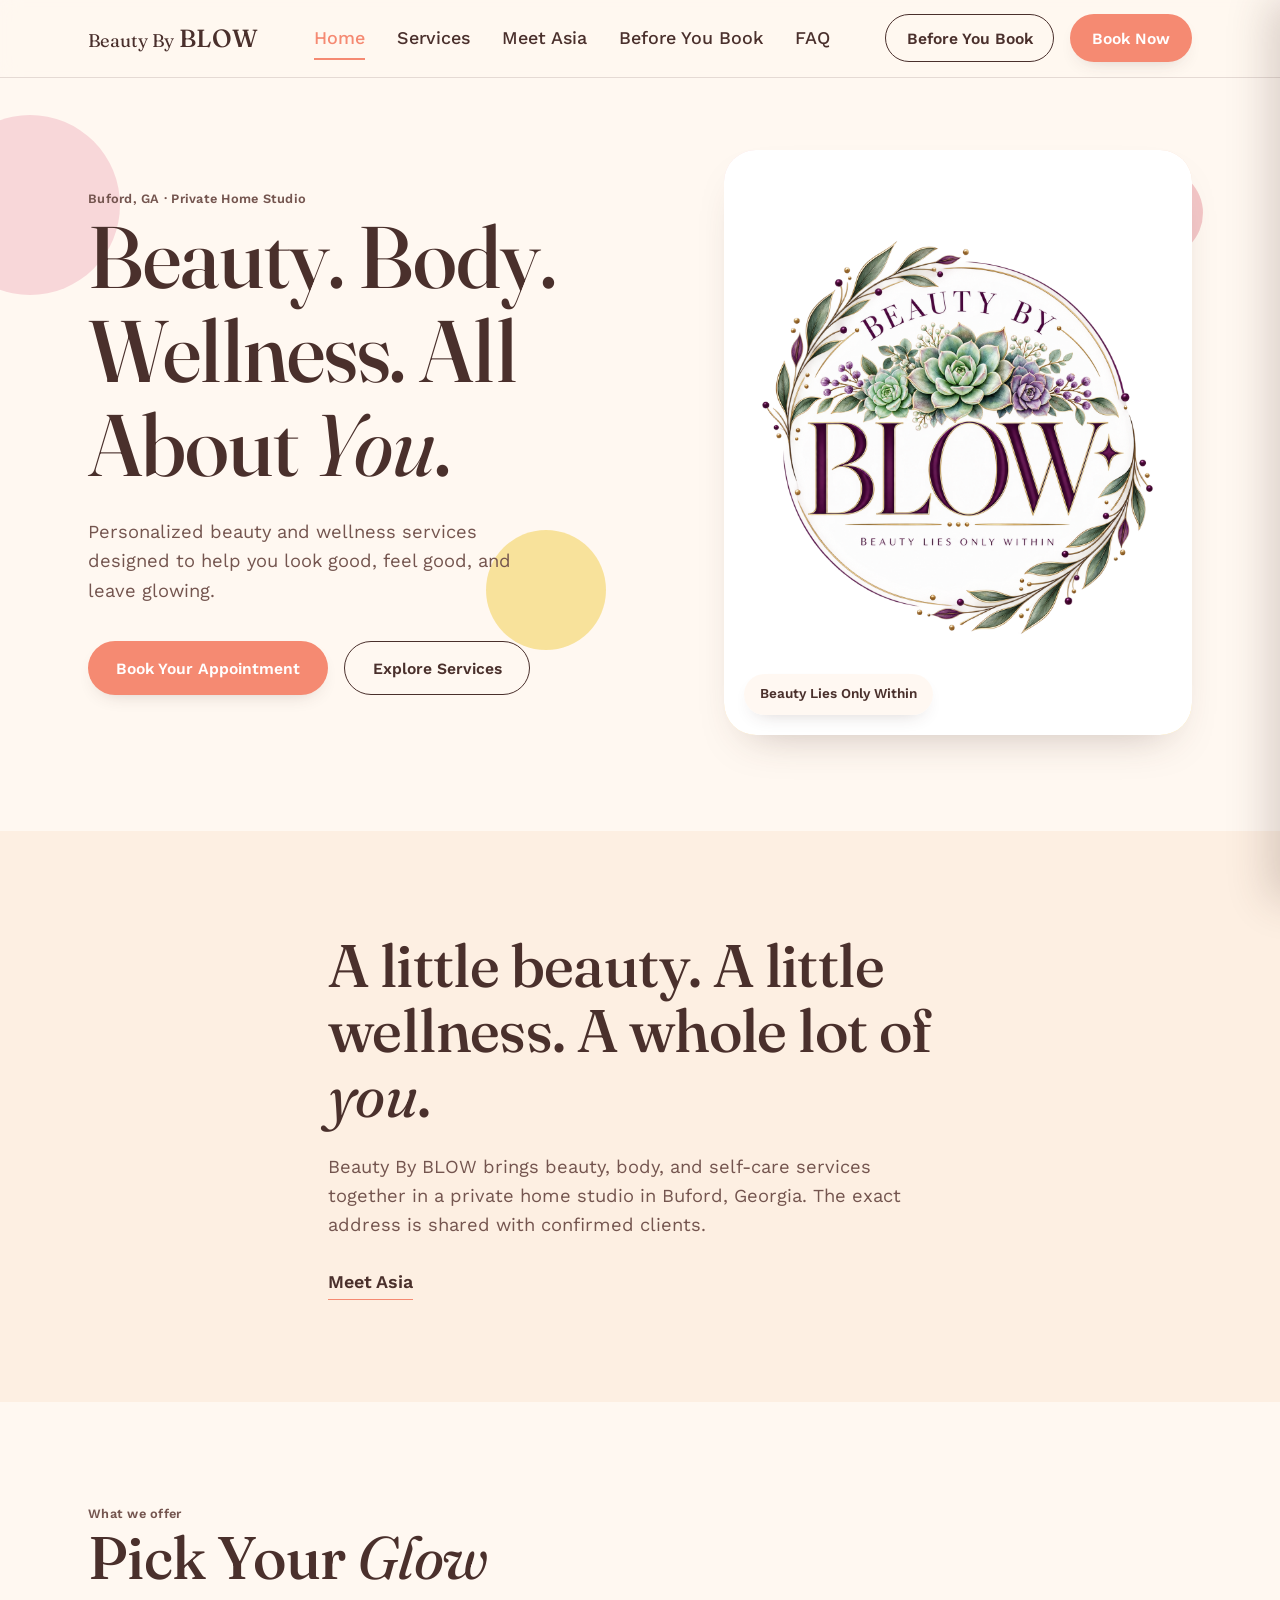
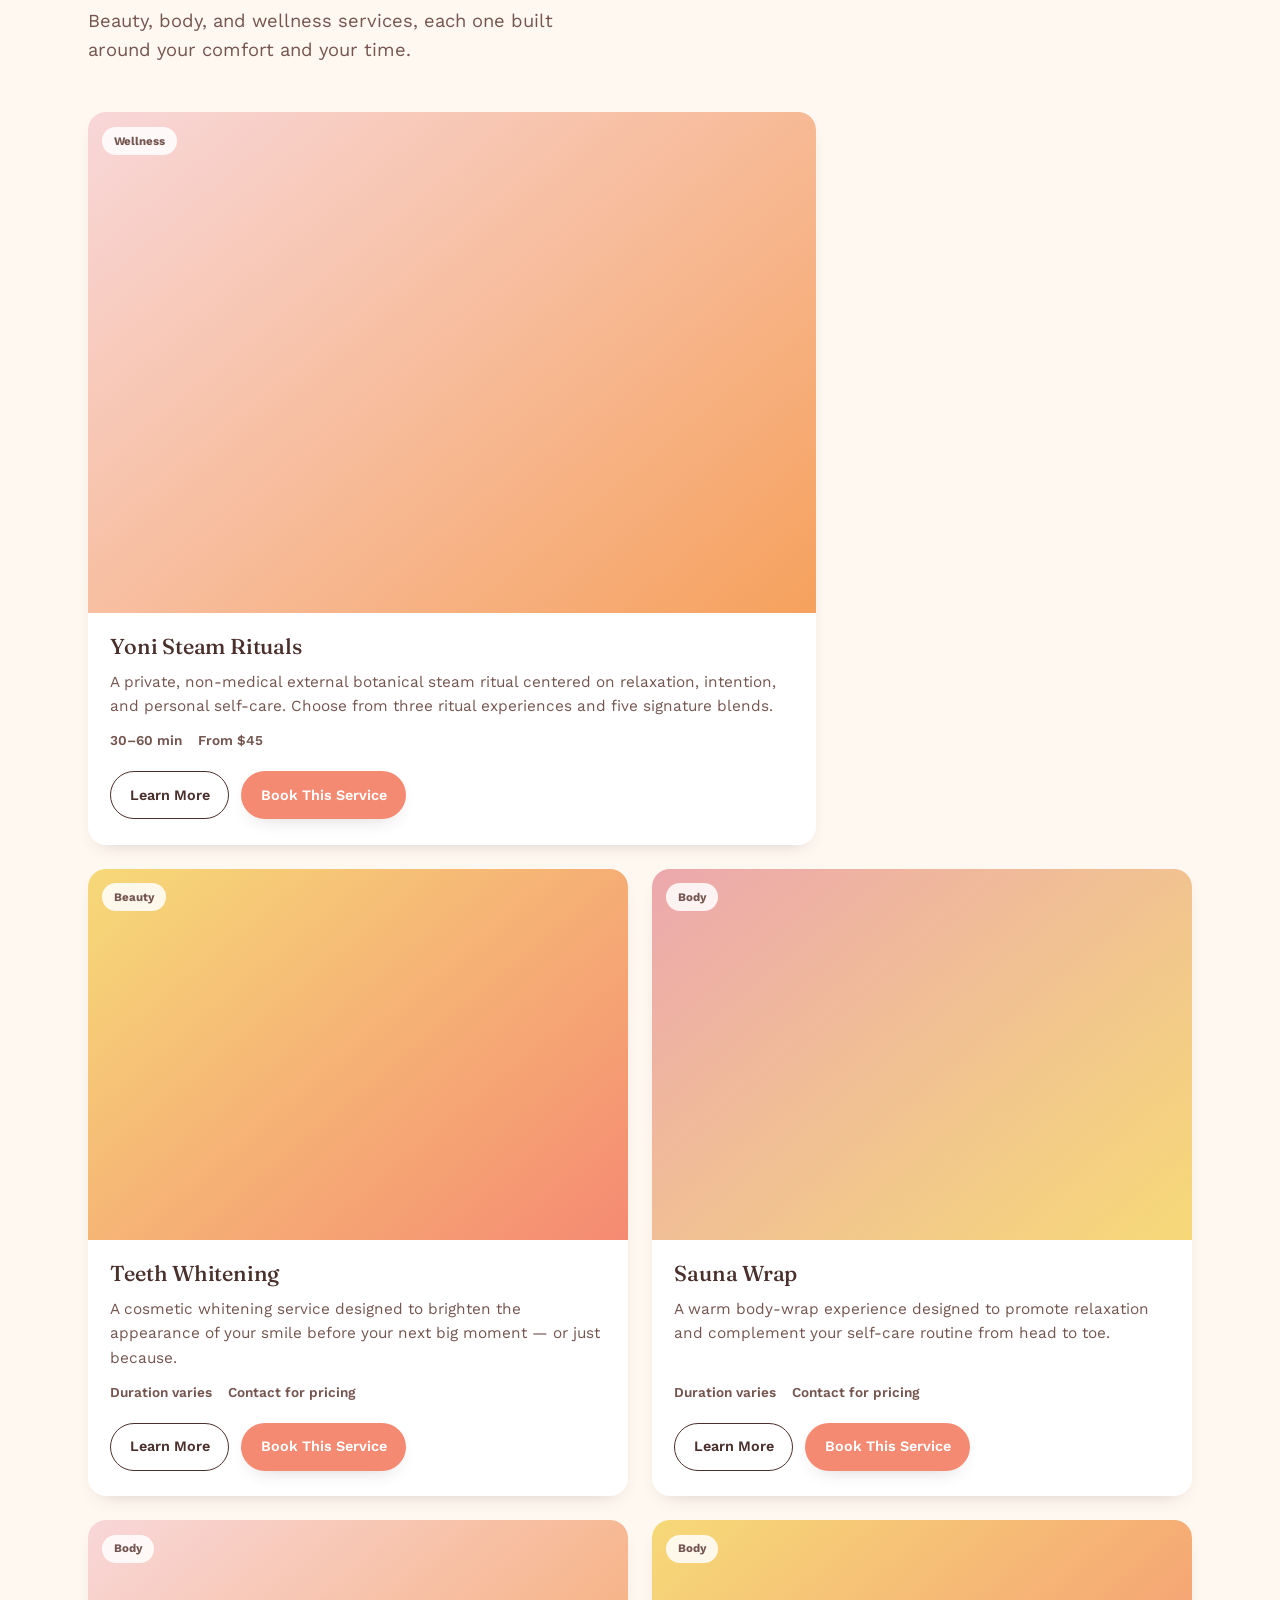
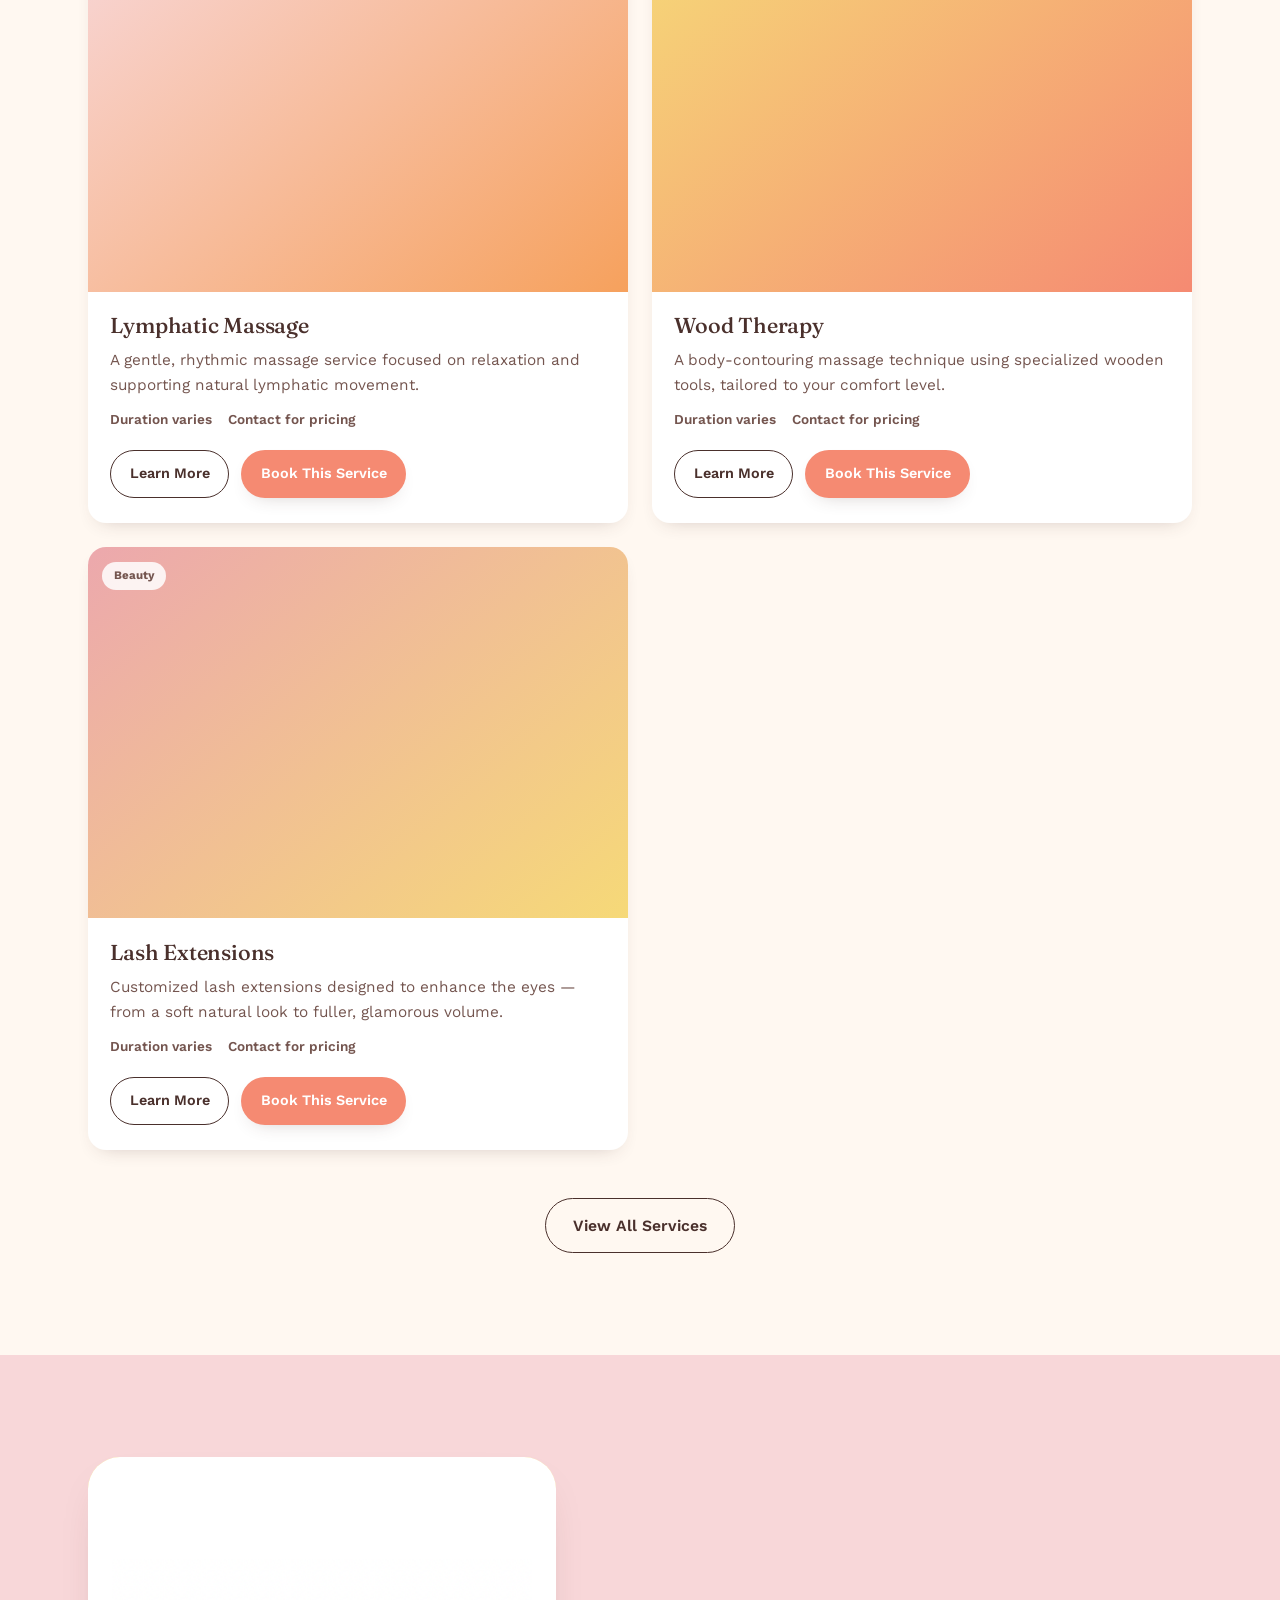
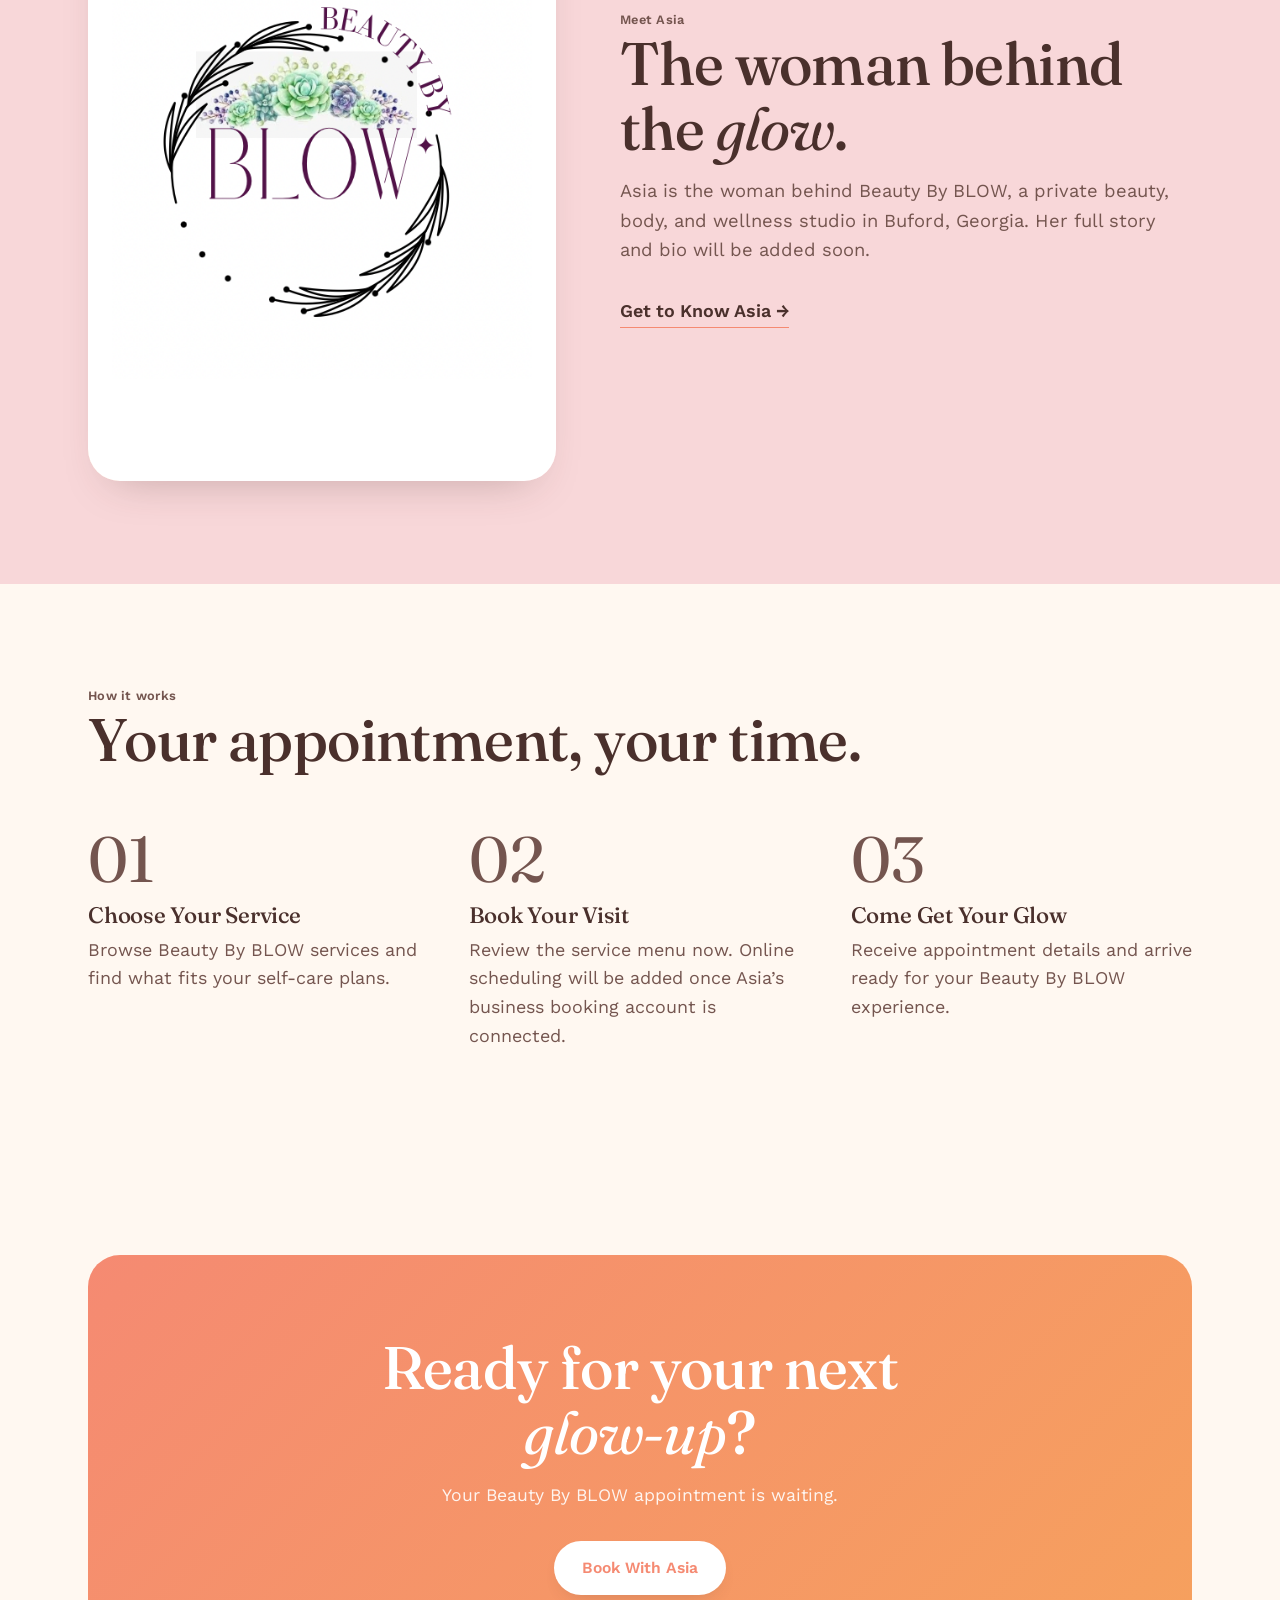
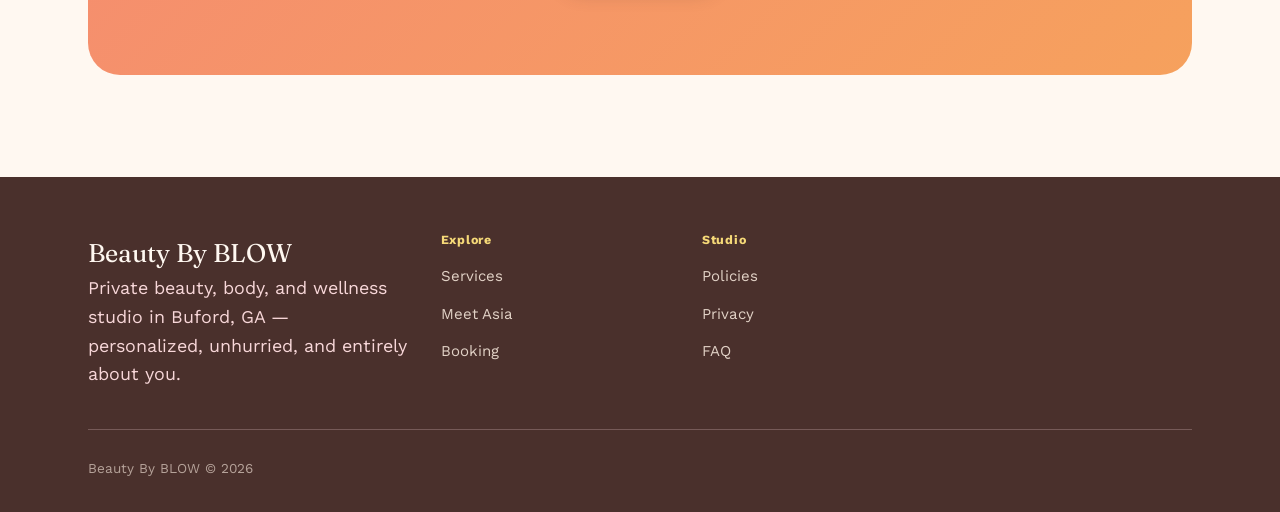
==== commit 3c2236f8: "Update branding, yoni steam menu, consent forms, and studio details" ====
--- a/index.html
+++ b/index.html
@@ -4,7 +4,7 @@
 <meta charset="UTF-8">
 <meta name="viewport" content="width=device-width, initial-scale=1.0">
 <title>Beauty By BLOW — Beauty, Body &amp; Wellness with Asia</title>
-<meta name="description" content="Beauty By BLOW is Asia's private at-home studio for beauty, body, and self-care services. Book your appointment online.">
+<meta name="description" content="Beauty By BLOW is a private home beauty, body, and wellness studio in Buford, Georgia.">
 <link rel="preconnect" href="https://fonts.googleapis.com">
 <link rel="stylesheet" href="styles.css">
 </head>
@@ -14,7 +14,7 @@
 
 <header class="site-header">
   <div class="wrap nav">
-    <a class="brand" href="index.html">BLOW <small>BEAUTY BY</small></a>
+    <a class="brand" href="index.html">Beauty By <strong>BLOW</strong></a>
     <nav class="nav-links" aria-label="Primary">
       <a href="index.html" aria-current="page">Home</a>
       <a href="services.html">Services</a>
@@ -35,7 +35,7 @@
 <div class="scrim" data-scrim></div>
 <div class="mobile-panel" id="mobile-menu" data-mobile-panel>
   <div class="mobile-panel-top">
-    <span class="brand">BLOW</span>
+    <span class="brand">Beauty By <strong>BLOW</strong></span>
     <button class="hamburger" data-mobile-close aria-label="Close menu">
       <svg viewBox="0 0 24 24" fill="none" stroke="currentColor" stroke-width="2" stroke-linecap="round"><line x1="18" y1="6" x2="6" y2="18"/><line x1="6" y1="6" x2="18" y2="18"/></svg>
     </button>
@@ -59,7 +59,7 @@
     <div class="blob float-slow" style="width:90px;height:90px;background:var(--rose);top:12%;right:6%;opacity:0.6;"></div>
     <div class="wrap hero-grid">
       <div class="reveal is-visible">
-        <p class="eyebrow">A private studio for you</p>
+        <p class="eyebrow">Buford, GA · Private Home Studio</p>
         <h1>Beauty. Body. Wellness. All About <span class="italic">You</span>.</h1>
         <p class="hero-support">Personalized beauty and wellness services designed to help you look good, feel good, and leave glowing.</p>
         <div class="hero-ctas">
@@ -68,8 +68,8 @@
         </div>
       </div>
       <div class="hero-media reveal is-visible">
-        <img src="https://images.unsplash.com/photo-1522337660859-02fbefca4702?q=80&w=1200&auto=format&fit=crop" alt="Portrait of a beauty studio client with a soft, natural glow" loading="eager">
-        <span class="hero-media-caption">Asia's private studio</span>
+        <img src="images/beauty-by-blow-logo.png" alt="Beauty By BLOW logo with succulent and botanical artwork" loading="eager">
+        <span class="hero-media-caption">Beauty Lies Only Within</span>
       </div>
     </div>
   </section>
@@ -78,7 +78,7 @@
   <section class="section bg-cream2">
     <div class="wrap intro reveal">
       <h2>A little beauty. A little wellness. A whole lot of <span class="italic">you</span>.</h2>
-      <p class="lede" style="max-width:60ch;">Beauty By BLOW brings beauty, body, and self-care services together in one comfortable, private setting. No crowded waiting rooms, no rush — just your time, with Asia, focused entirely on you.</p>
+      <p class="lede" style="max-width:60ch;">Beauty By BLOW brings beauty, body, and self-care services together in a private home studio in Buford, Georgia. The exact address is shared with confirmed clients.</p>
       <a class="intro-link" href="meet-asia.html">Meet Asia</a>
     </div>
   </section>
@@ -102,12 +102,12 @@
   <section class="section bg-blush">
     <div class="wrap asia-teaser">
       <div class="asia-portrait reveal">
-        <img src="https://images.unsplash.com/photo-1596704017254-9b121068fb31?q=80&w=1000&auto=format&fit=crop" alt="Beauty professional in a warm studio setting" loading="lazy">
+        <img src="images/beauty-by-blow-alt-logo.png" alt="Beauty By BLOW botanical logo" loading="lazy">
       </div>
       <div class="reveal">
         <p class="eyebrow">Meet Asia</p>
         <h2 style="font-size:var(--step-3);">The woman behind the <span class="italic">glow</span>.</h2>
-        <p class="lede mt-1" style="max-width:52ch;">Asia created Beauty By BLOW to give clients a comfortable, personal space to take time for themselves — every appointment is one-on-one, unhurried, and centered on you.</p>
+        <p class="lede mt-1" style="max-width:52ch;">Asia is the woman behind Beauty By BLOW, a private beauty, body, and wellness studio in Buford, Georgia. Her full story and bio will be added soon.</p>
         <a class="intro-link mt-2" href="meet-asia.html">Get to Know Asia →</a>
       </div>
     </div>
@@ -129,7 +129,7 @@
         <div class="step reveal">
           <p class="step-num">02</p>
           <h3>Book Your Visit</h3>
-          <p>Use the booking page to view services and access online scheduling once it is connected.</p>
+          <p>Review the service menu now. Online scheduling will be added once Asia’s business booking account is connected.</p>
         </div>
         <div class="step reveal">
           <p class="step-num">03</p>
@@ -158,7 +158,7 @@
     <div class="footer-grid">
       <div>
         <p class="footer-brand">Beauty By BLOW</p>
-        <p>A private beauty, body, and wellness studio — personalized, unhurried, and entirely about you.</p>
+        <p>Private beauty, body, and wellness studio in Buford, GA — personalized, unhurried, and entirely about you.</p>
       </div>
       <div class="footer-col">
         <h4>Explore</h4>
--- a/styles.css
+++ b/styles.css
@@ -782,3 +782,23 @@
   position:absolute; width:1px; height:1px; padding:0; margin:-1px; overflow:hidden;
   clip:rect(0,0,0,0); white-space:nowrap; border:0;
 }
+
+/* Beauty By BLOW final content pass */
+.brand { white-space: nowrap; font-size: 1.15rem; gap: .3rem; }
+.brand strong { font-family: var(--serif); font-size: 1.55rem; font-weight: 500; letter-spacing: .02em; }
+.hero-media img, .asia-portrait img { object-fit: contain; background: #fff; padding: clamp(.75rem, 2vw, 1.5rem); }
+.yoni-feature { background: linear-gradient(180deg, var(--cream2), #fff 45%, var(--blush)); }
+.yoni-hero-grid { display:grid; grid-template-columns: .9fr 1.1fr; gap: clamp(2rem,5vw,5rem); align-items:center; }
+.yoni-collection-image { width:100%; border-radius: 28px; box-shadow: var(--shadow-soft); }
+.ritual-grid { display:grid; grid-template-columns:repeat(3,1fr); gap:1.25rem; }
+.ritual-card, .series-card, .blend-grid > div { background:rgba(255,255,255,.82); border:1px solid rgba(74,48,44,.12); border-radius:22px; padding:1.5rem; }
+.ritual-card.featured { transform:translateY(-8px); border-color:var(--coral); box-shadow:var(--shadow-soft); }
+.bestseller { display:inline-block; background:var(--coral); color:white; border-radius:999px; padding:.35rem .7rem; font-size:.75rem; font-weight:700; margin-bottom:1rem; }
+.ritual-price { font-family:var(--serif); font-size:2rem; color:var(--cocoa); margin:.4rem 0 1rem; }
+.series-grid { display:grid; grid-template-columns:repeat(2,1fr); gap:1.25rem; }
+.blend-grid { display:grid; grid-template-columns:repeat(5,1fr); gap:1rem; margin-top:1rem; }
+.blend-grid h3 { font-size:1.05rem; }
+.blend-grid p { font-size:.9rem; margin-top:.5rem; }
+.safety-note { max-width:78ch; font-size:.9rem; }
+@media (max-width:900px){ .yoni-hero-grid,.ritual-grid{grid-template-columns:1fr;} .ritual-card.featured{transform:none;} .blend-grid{grid-template-columns:repeat(2,1fr);} }
+@media (max-width:600px){ .series-grid,.blend-grid{grid-template-columns:1fr;} .brand{font-size:.95rem}.brand strong{font-size:1.25rem} }
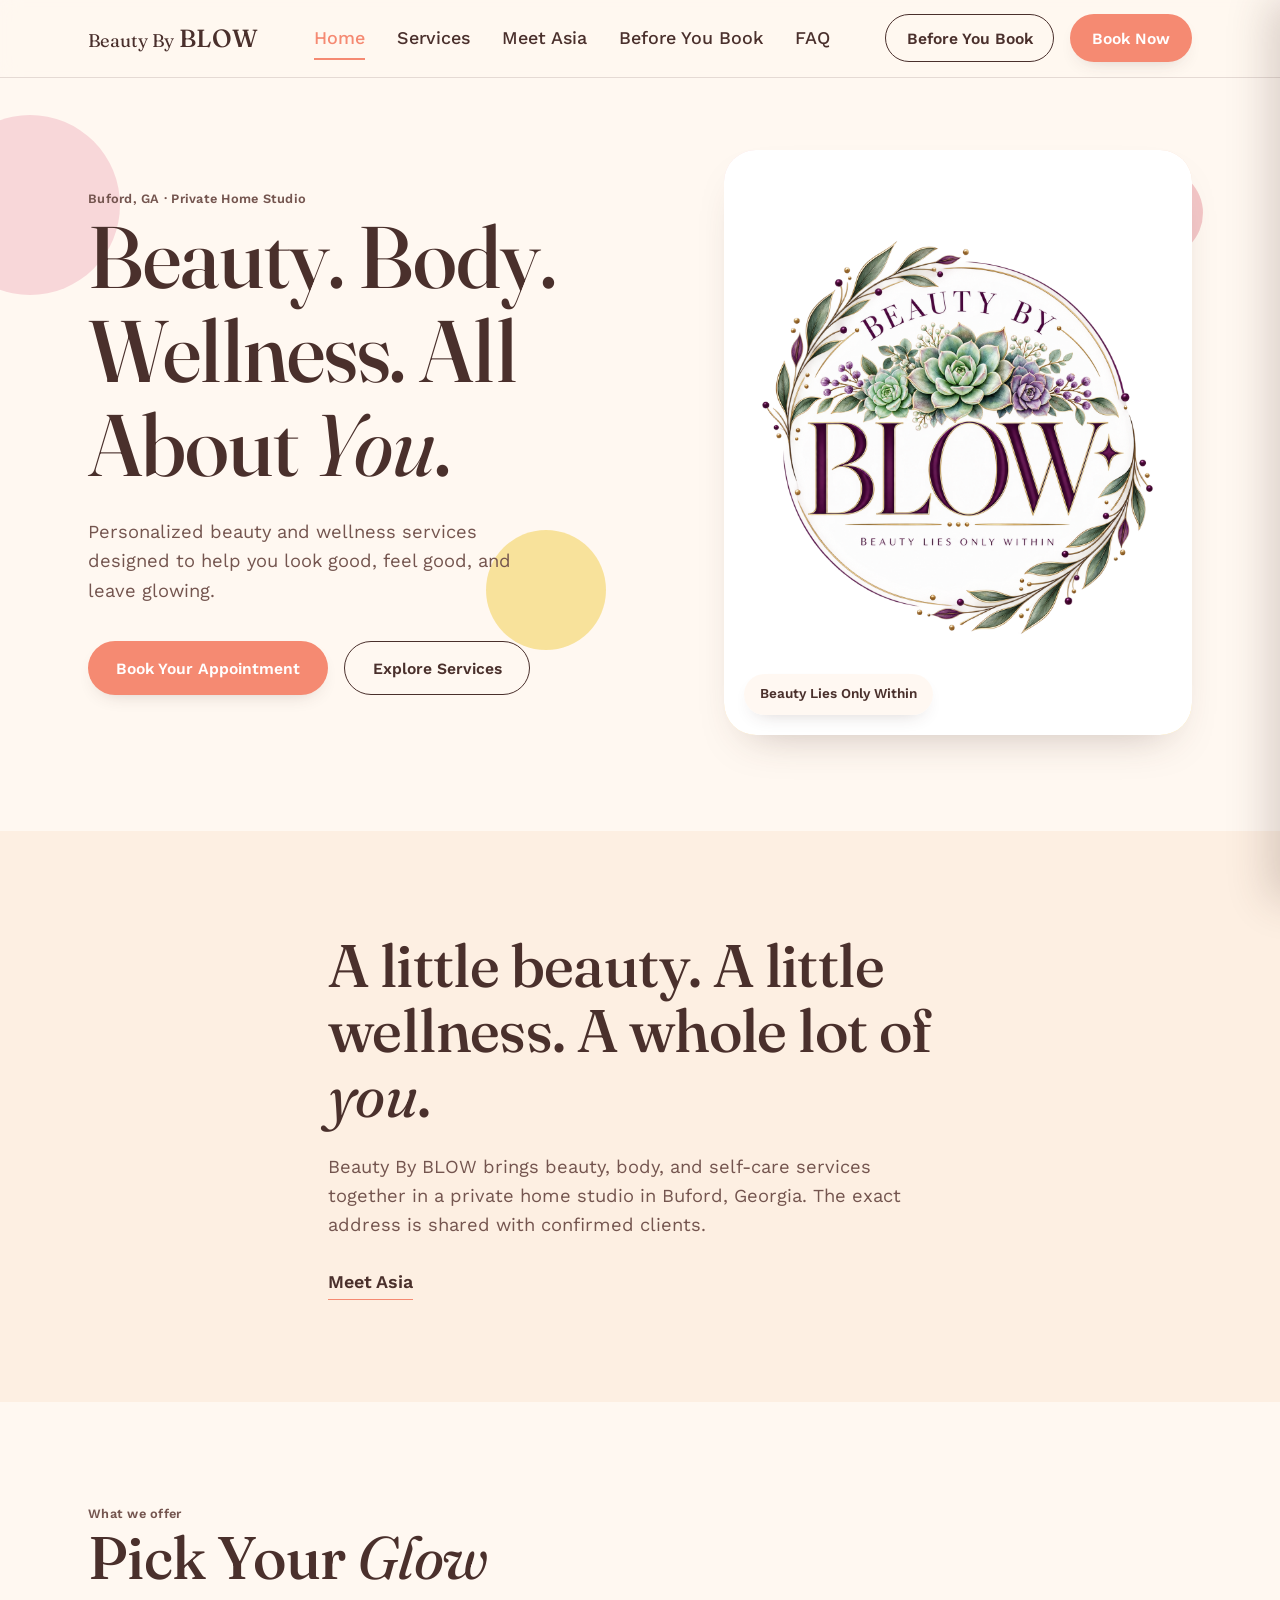
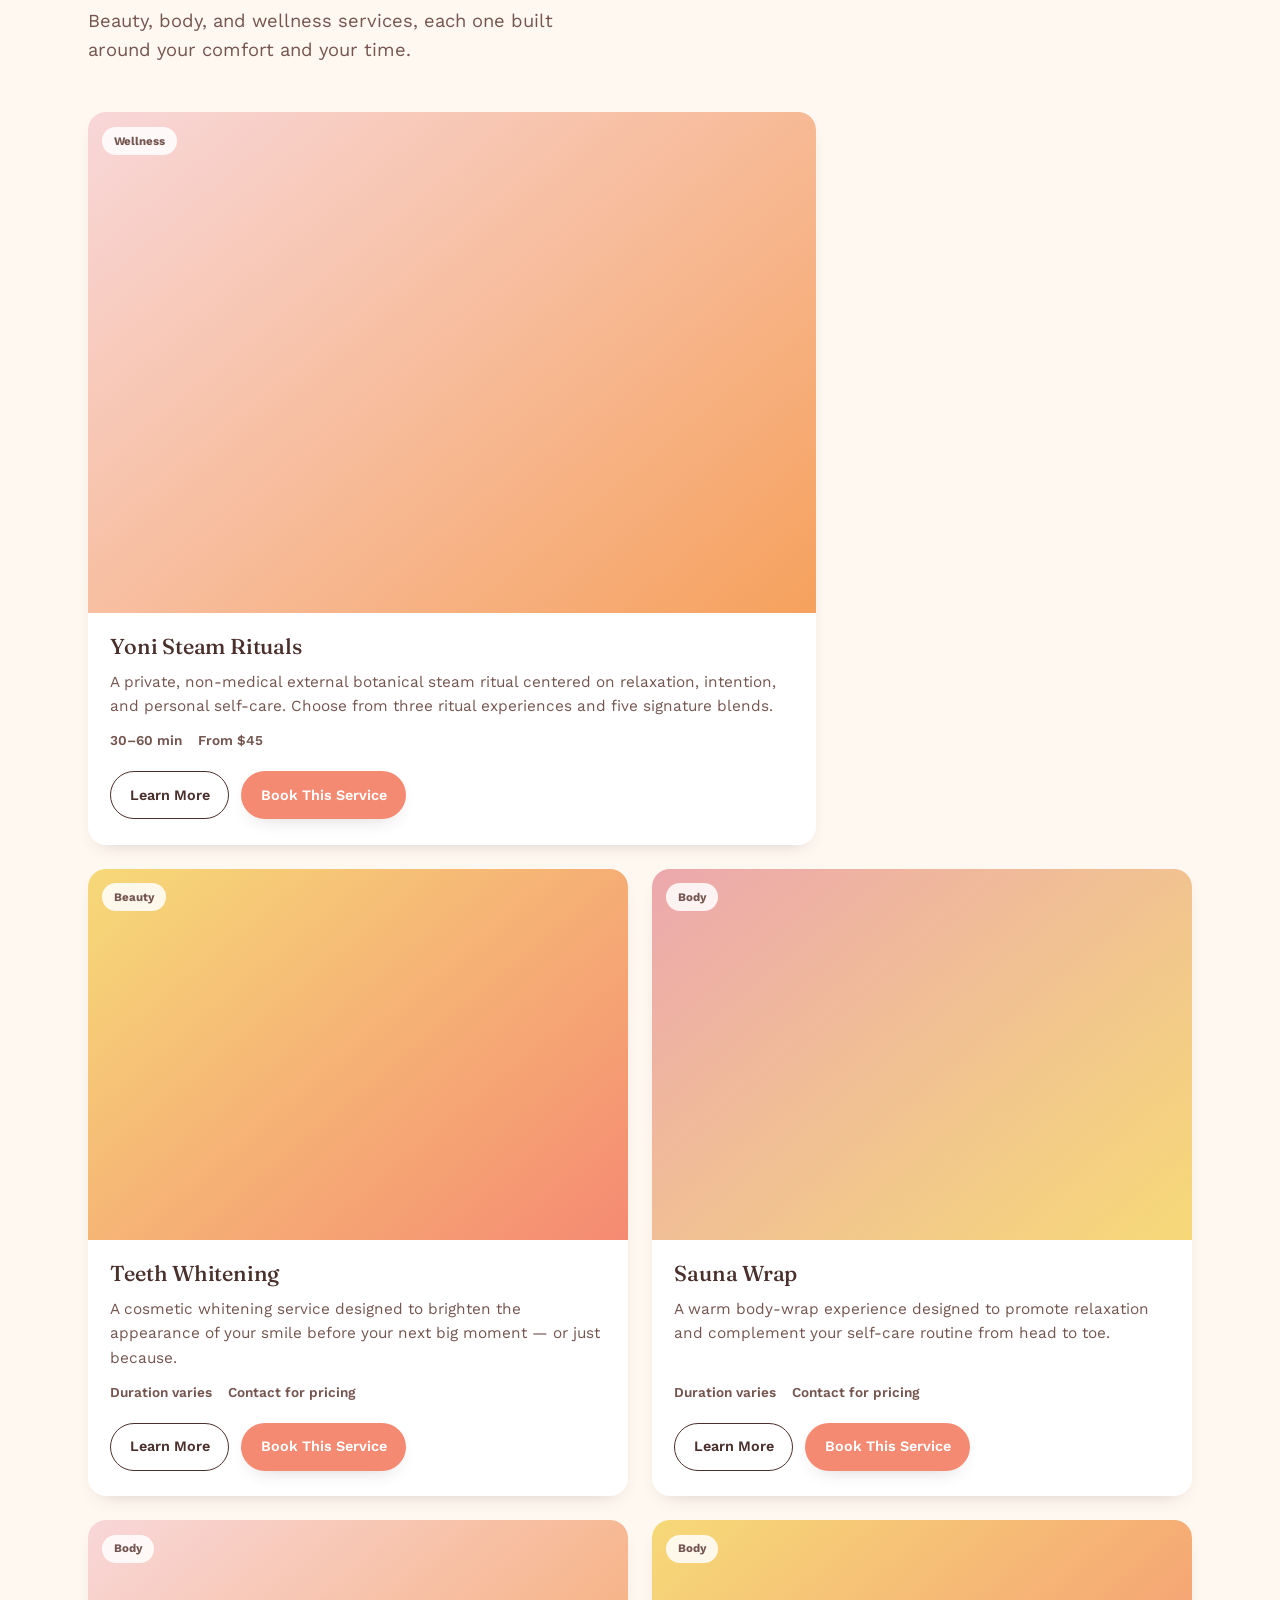
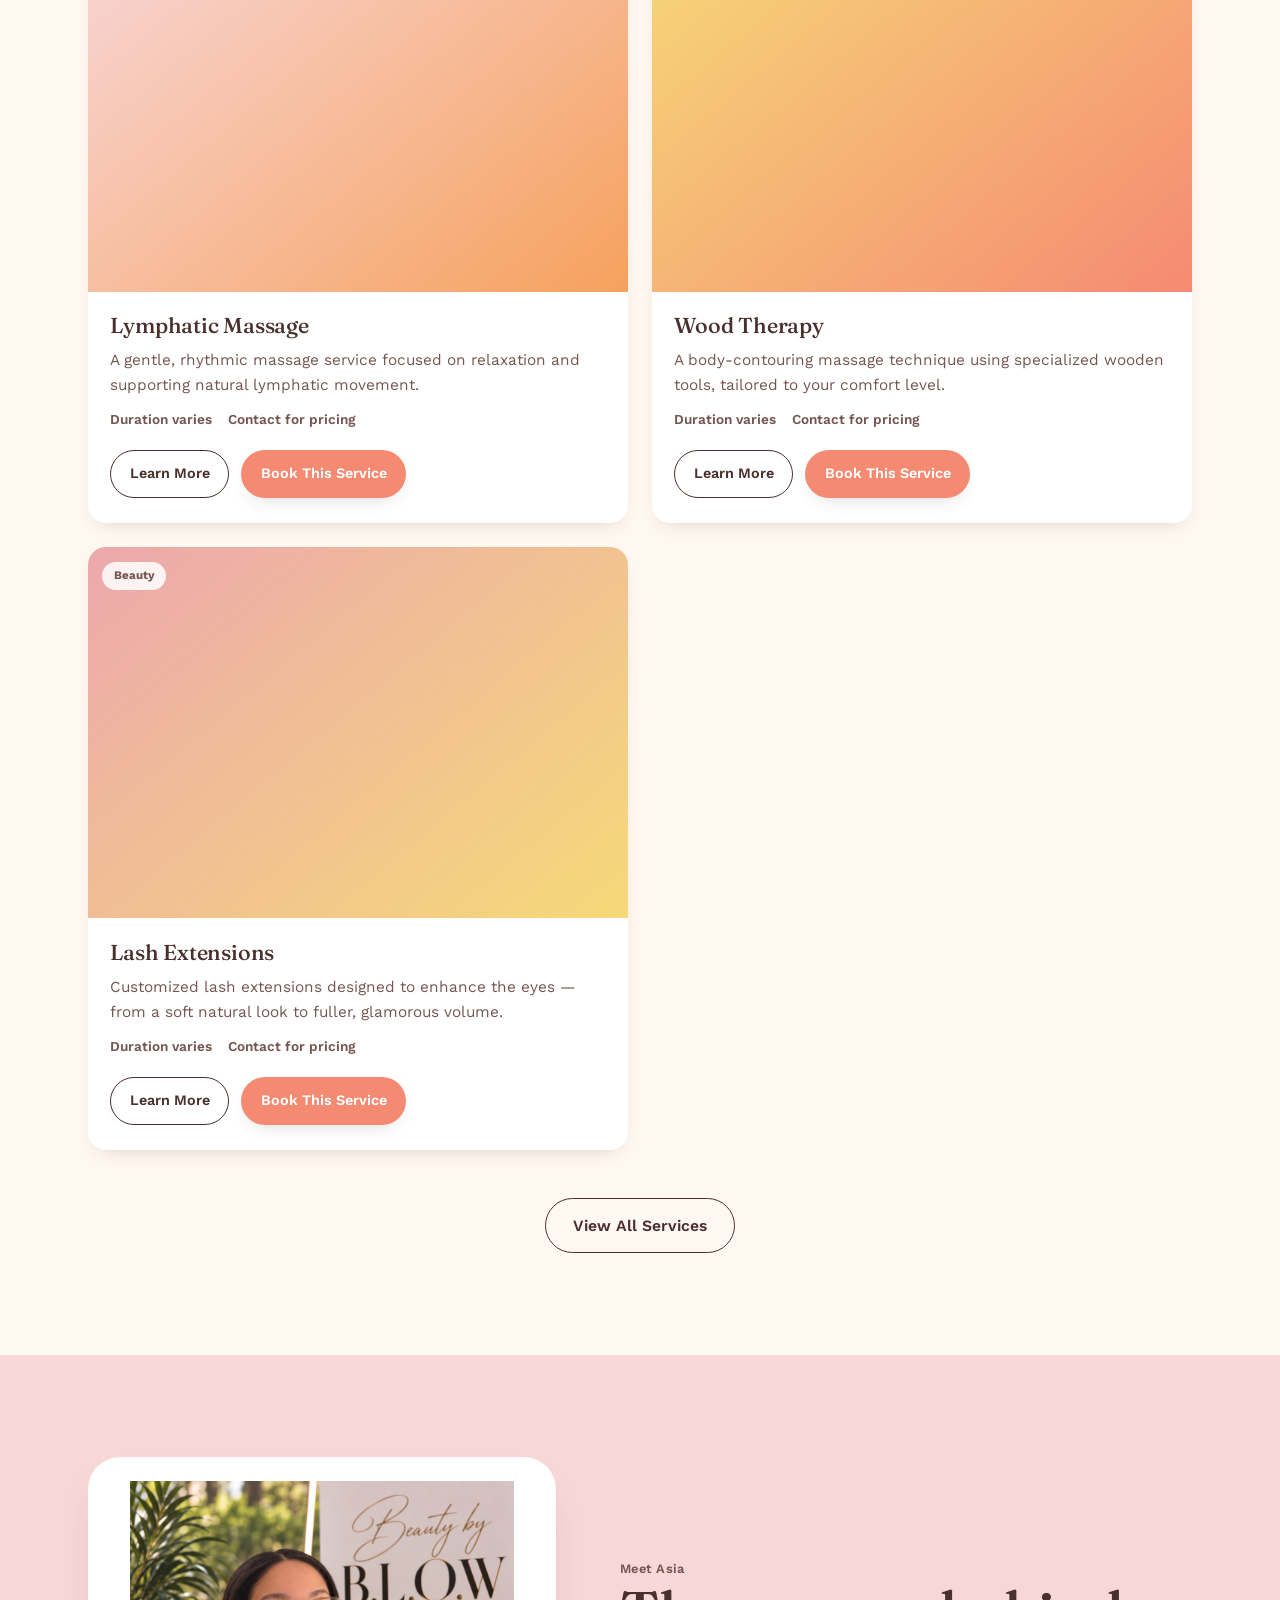
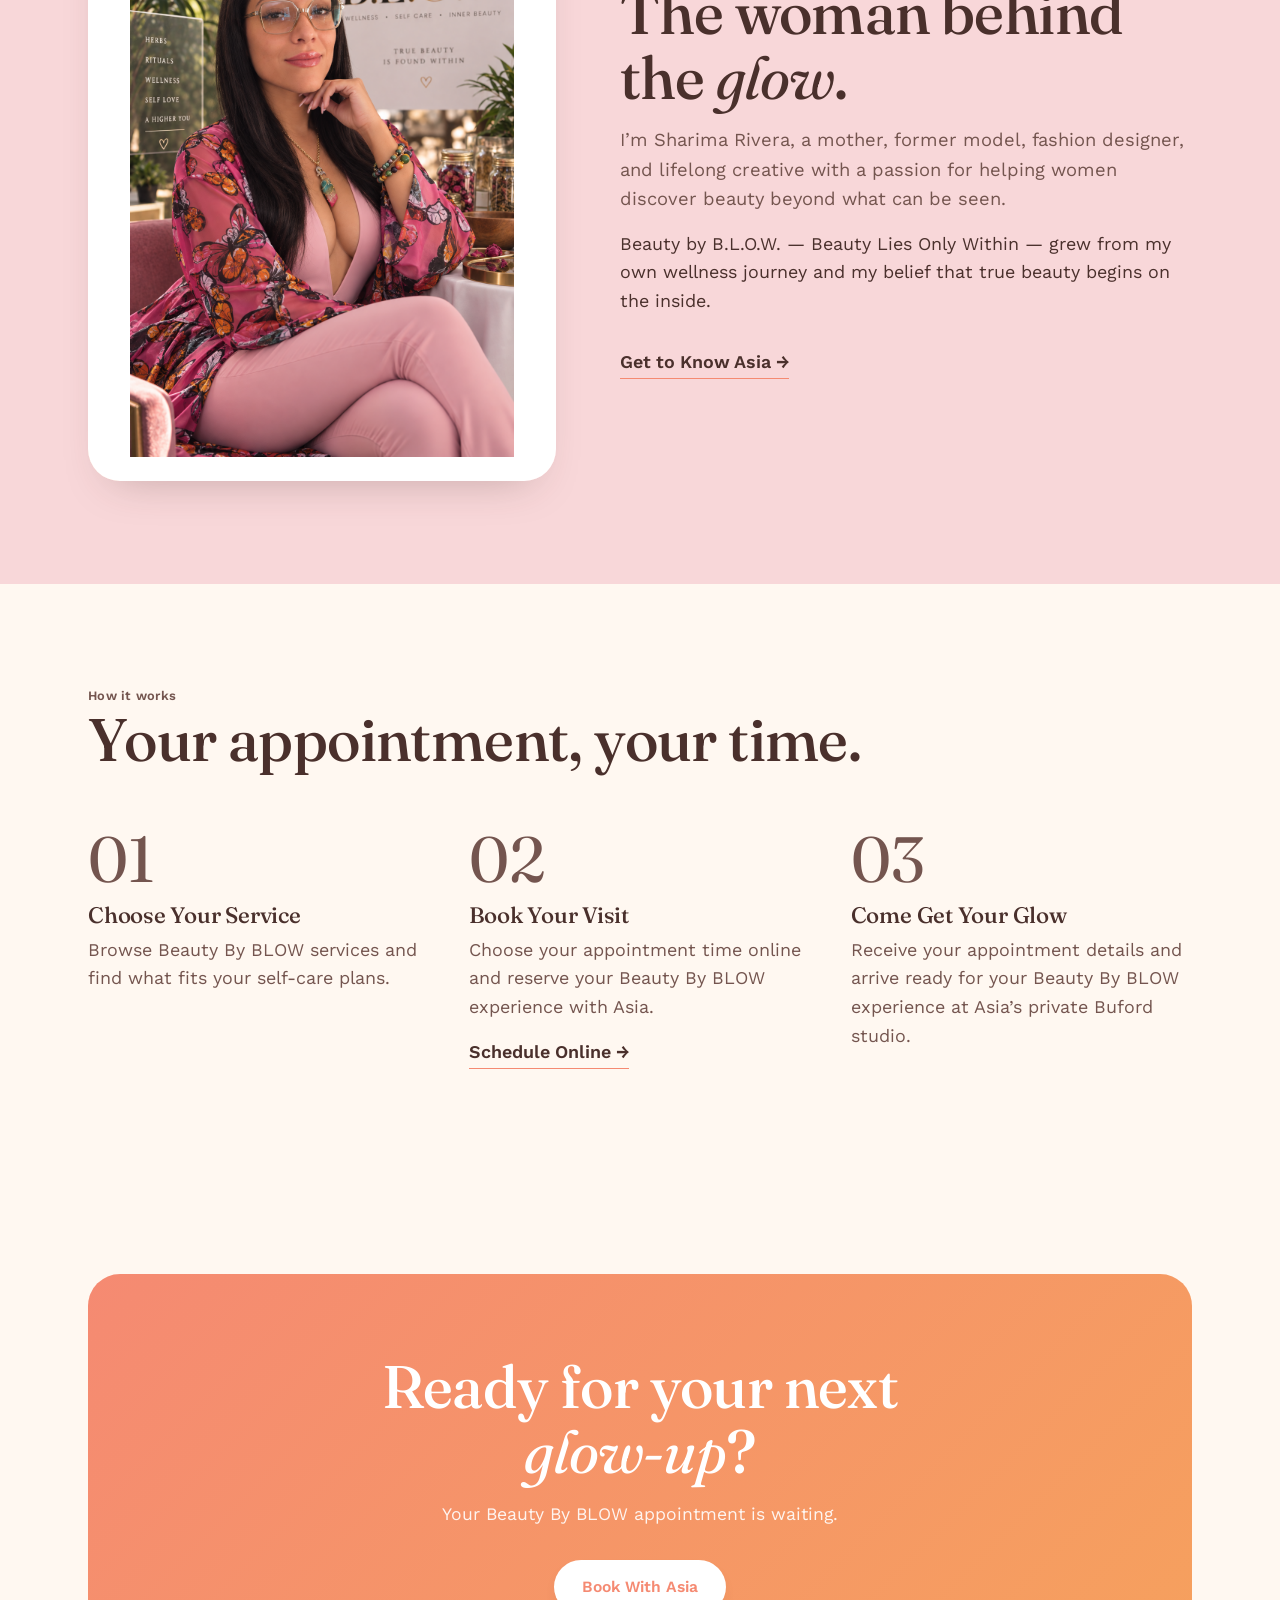
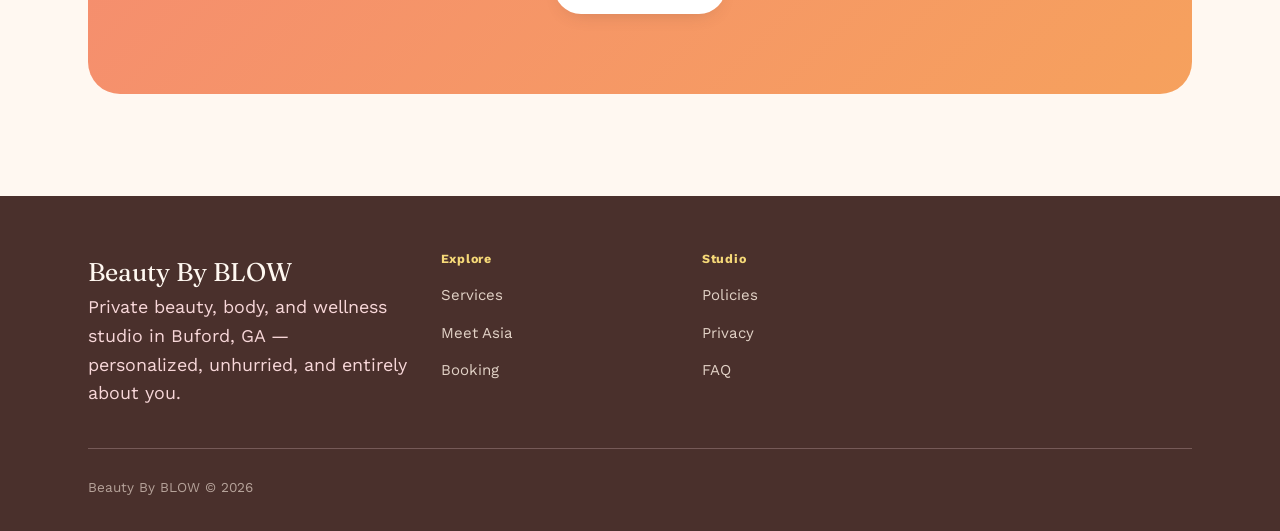
==== commit aaccac31: "Add files via upload" ====
--- a/index.html
+++ b/index.html
@@ -15,6 +15,7 @@
 <header class="site-header">
   <div class="wrap nav">
     <a class="brand" href="index.html">Beauty By <strong>BLOW</strong></a>
+
     <nav class="nav-links" aria-label="Primary">
       <a href="index.html" aria-current="page">Home</a>
       <a href="services.html">Services</a>
@@ -22,24 +23,42 @@
       <a href="before-you-book.html">Before You Book</a>
       <a href="faq.html">FAQ</a>
     </nav>
+
     <div class="nav-cta">
       <a class="btn btn-secondary" href="before-you-book.html">Before You Book</a>
       <a class="btn btn-primary" href="book.html">Book Now</a>
-      <button class="hamburger" data-hamburger aria-label="Open menu" aria-expanded="false" aria-controls="mobile-menu">
-        <svg viewBox="0 0 24 24" fill="none" stroke="currentColor" stroke-width="2" stroke-linecap="round"><line x1="3" y1="6" x2="21" y2="6"/><line x1="3" y1="12" x2="21" y2="12"/><line x1="3" y1="18" x2="21" y2="18"/></svg>
+
+      <button
+        class="hamburger"
+        data-hamburger
+        aria-label="Open menu"
+        aria-expanded="false"
+        aria-controls="mobile-menu"
+      >
+        <svg viewBox="0 0 24 24" fill="none" stroke="currentColor" stroke-width="2" stroke-linecap="round">
+          <line x1="3" y1="6" x2="21" y2="6"/>
+          <line x1="3" y1="12" x2="21" y2="12"/>
+          <line x1="3" y1="18" x2="21" y2="18"/>
+        </svg>
       </button>
     </div>
   </div>
 </header>
 
 <div class="scrim" data-scrim></div>
+
 <div class="mobile-panel" id="mobile-menu" data-mobile-panel>
   <div class="mobile-panel-top">
     <span class="brand">Beauty By <strong>BLOW</strong></span>
+
     <button class="hamburger" data-mobile-close aria-label="Close menu">
-      <svg viewBox="0 0 24 24" fill="none" stroke="currentColor" stroke-width="2" stroke-linecap="round"><line x1="18" y1="6" x2="6" y2="18"/><line x1="6" y1="6" x2="18" y2="18"/></svg>
+      <svg viewBox="0 0 24 24" fill="none" stroke="currentColor" stroke-width="2" stroke-linecap="round">
+        <line x1="18" y1="6" x2="6" y2="18"/>
+        <line x1="6" y1="6" x2="18" y2="18"/>
+      </svg>
     </button>
   </div>
+
   <nav aria-label="Mobile">
     <a href="index.html">Home</a>
     <a href="services.html">Services</a>
@@ -47,6 +66,7 @@
     <a href="before-you-book.html">Before You Book</a>
     <a href="faq.html">FAQ</a>
   </nav>
+
   <a class="btn btn-primary btn-block" href="book.html">Book Now</a>
 </div>
 
@@ -54,22 +74,56 @@
 
   <!-- HERO -->
   <section class="hero">
-    <div class="blob float-slow" style="width:180px;height:180px;background:var(--blush);top:5%;left:-60px;"></div>
-    <div class="blob float-slower" style="width:120px;height:120px;background:var(--butter);top:60%;left:38%;opacity:0.7;"></div>
-    <div class="blob float-slow" style="width:90px;height:90px;background:var(--rose);top:12%;right:6%;opacity:0.6;"></div>
+    <div
+      class="blob float-slow"
+      style="width:180px;height:180px;background:var(--blush);top:5%;left:-60px;"
+    ></div>
+
+    <div
+      class="blob float-slower"
+      style="width:120px;height:120px;background:var(--butter);top:60%;left:38%;opacity:0.7;"
+    ></div>
+
+    <div
+      class="blob float-slow"
+      style="width:90px;height:90px;background:var(--rose);top:12%;right:6%;opacity:0.6;"
+    ></div>
+
     <div class="wrap hero-grid">
       <div class="reveal is-visible">
         <p class="eyebrow">Buford, GA · Private Home Studio</p>
-        <h1>Beauty. Body. Wellness. All About <span class="italic">You</span>.</h1>
-        <p class="hero-support">Personalized beauty and wellness services designed to help you look good, feel good, and leave glowing.</p>
+
+        <h1>
+          Beauty. Body. Wellness. All About
+          <span class="italic">You</span>.
+        </h1>
+
+        <p class="hero-support">
+          Personalized beauty and wellness services designed to help you
+          look good, feel good, and leave glowing.
+        </p>
+
         <div class="hero-ctas">
-          <a class="btn btn-primary" href="book.html">Book Your Appointment</a>
-          <a class="btn btn-secondary" href="services.html">Explore Services</a>
+          <a class="btn btn-primary" href="book.html">
+            Book Your Appointment
+          </a>
+
+          <a class="btn btn-secondary" href="services.html">
+            Explore Services
+          </a>
         </div>
       </div>
+
       <div class="hero-media reveal is-visible">
-        <img src="images/beauty-by-blow-logo.png" alt="Beauty By BLOW logo with succulent and botanical artwork" loading="eager">
-        <span class="hero-media-caption">Beauty Lies Only Within</span>
+        <img
+          src="images/beauty-by-blow-logo.png"
+          alt="Beauty By BLOW logo with succulent and botanical artwork"
+          loading="eager"
+        >
+
+        <span class="hero-media-caption">
+          Beauty Lies Only Within
+        </span>
       </div>
     </div>
   </section>
@@ -77,9 +131,20 @@
   <!-- INTRO / BRAND STATEMENT -->
   <section class="section bg-cream2">
     <div class="wrap intro reveal">
-      <h2>A little beauty. A little wellness. A whole lot of <span class="italic">you</span>.</h2>
-      <p class="lede" style="max-width:60ch;">Beauty By BLOW brings beauty, body, and self-care services together in a private home studio in Buford, Georgia. The exact address is shared with confirmed clients.</p>
-      <a class="intro-link" href="meet-asia.html">Meet Asia</a>
+      <h2>
+        A little beauty. A little wellness. A whole lot of
+        <span class="italic">you</span>.
+      </h2>
+
+      <p class="lede" style="max-width:60ch;">
+        Beauty By BLOW brings beauty, body, and self-care services together
+        in a private home studio in Buford, Georgia. The exact address is
+        shared with confirmed clients.
+      </p>
+
+      <a class="intro-link" href="meet-asia.html">
+        Meet Asia
+      </a>
     </div>
   </section>
 
@@ -88,12 +153,23 @@
     <div class="wrap">
       <div class="reveal">
         <p class="eyebrow">What we offer</p>
-        <h2 style="font-size:var(--step-3);">Pick Your <span class="italic">Glow</span></h2>
-        <p class="lede mt-1">Beauty, body, and wellness services, each one built around your comfort and your time.</p>
-      </div>
+
+        <h2 style="font-size:var(--step-3);">
+          Pick Your <span class="italic">Glow</span>
+        </h2>
+
+        <p class="lede mt-1">
+          Beauty, body, and wellness services, each one built around your
+          comfort and your time.
+        </p>
+      </div>
+
       <div class="services-grid mt-3" data-services-teaser></div>
+
       <div class="center mt-3">
-        <a class="btn btn-secondary" href="services.html">View All Services</a>
+        <a class="btn btn-secondary" href="services.html">
+          View All Services
+        </a>
       </div>
     </div>
   </section>
@@ -101,41 +177,91 @@
   <!-- MEET ASIA TEASER -->
   <section class="section bg-blush">
     <div class="wrap asia-teaser">
+
       <div class="asia-portrait reveal">
-        <img src="images/beauty-by-blow-alt-logo.png" alt="Beauty By BLOW botanical logo" loading="lazy">
-      </div>
+        <img
+          src="images/sharima-rivera-founder.png"
+          alt="Asia, founder of Beauty By BLOW"
+          loading="lazy"
+        >
+      </div>
+
       <div class="reveal">
         <p class="eyebrow">Meet Asia</p>
-        <h2 style="font-size:var(--step-3);">The woman behind the <span class="italic">glow</span>.</h2>
-        <p class="lede mt-1" style="max-width:52ch;">Asia is the woman behind Beauty By BLOW, a private beauty, body, and wellness studio in Buford, Georgia. Her full story and bio will be added soon.</p>
-        <a class="intro-link mt-2" href="meet-asia.html">Get to Know Asia →</a>
-      </div>
+
+        <h2 style="font-size:var(--step-3);">
+          The woman behind the <span class="italic">glow</span>.
+        </h2>
+
+        <p class="lede mt-1" style="max-width:52ch;">
+          I’m Sharima Rivera, a mother, former model, fashion designer,
+          and lifelong creative with a passion for helping women discover
+          beauty beyond what can be seen.
+        </p>
+
+        <p class="mt-1" style="max-width:52ch;">
+          Beauty by B.L.O.W. — Beauty Lies Only Within — grew from my own
+          wellness journey and my belief that true beauty begins on the inside.
+        </p>
+
+        <a class="intro-link mt-2" href="meet-asia.html">
+          Get to Know Asia →
+        </a>
+      </div>
+
     </div>
   </section>
 
   <!-- EXPERIENCE -->
   <section class="section">
     <div class="wrap">
+
       <div class="reveal">
         <p class="eyebrow">How it works</p>
-        <h2 style="font-size:var(--step-3);">Your appointment, your time.</h2>
-      </div>
+
+        <h2 style="font-size:var(--step-3);">
+          Your appointment, your time.
+        </h2>
+      </div>
+
       <div class="steps">
+
         <div class="step reveal">
           <p class="step-num">01</p>
           <h3>Choose Your Service</h3>
-          <p>Browse Beauty By BLOW services and find what fits your self-care plans.</p>
+          <p>
+            Browse Beauty By BLOW services and find what fits your
+            self-care plans.
+          </p>
         </div>
+
         <div class="step reveal">
           <p class="step-num">02</p>
           <h3>Book Your Visit</h3>
-          <p>Review the service menu now. Online scheduling will be added once Asia’s business booking account is connected.</p>
+          <p>
+            Choose your appointment time online and reserve your
+            Beauty By BLOW experience with Asia.
+          </p>
+
+          <a
+            class="intro-link mt-1"
+            href="https://calendly.com/blowbysharibusiness"
+            target="_blank"
+            rel="noopener noreferrer"
+          >
+            Schedule Online →
+          </a>
         </div>
+
         <div class="step reveal">
           <p class="step-num">03</p>
           <h3>Come Get Your Glow</h3>
-          <p>Receive appointment details and arrive ready for your Beauty By BLOW experience.</p>
+          <p>
+            Receive your appointment details and arrive ready for your
+            Beauty By BLOW experience at Asia’s private Buford studio.
+          </p>
         </div>
+
       </div>
     </div>
   </section>
@@ -144,9 +270,20 @@
   <section class="section">
     <div class="wrap">
       <div class="final-cta reveal">
-        <h2>Ready for your next <span class="italic">glow-up</span>?</h2>
-        <p>Your Beauty By BLOW appointment is waiting.</p>
-        <a class="btn btn-primary" href="book.html">Book With Asia</a>
+
+        <h2>
+          Ready for your next
+          <span class="italic">glow-up</span>?
+        </h2>
+
+        <p>
+          Your Beauty By BLOW appointment is waiting.
+        </p>
+
+        <a class="btn btn-primary" href="book.html">
+          Book With Asia
+        </a>
+
       </div>
     </div>
   </section>
@@ -155,36 +292,52 @@
 
 <footer class="site-footer">
   <div class="wrap">
+
     <div class="footer-grid">
+
       <div>
         <p class="footer-brand">Beauty By BLOW</p>
-        <p>Private beauty, body, and wellness studio in Buford, GA — personalized, unhurried, and entirely about you.</p>
-      </div>
+
+        <p>
+          Private beauty, body, and wellness studio in Buford, GA —
+          personalized, unhurried, and entirely about you.
+        </p>
+      </div>
+
       <div class="footer-col">
         <h4>Explore</h4>
+
         <ul>
           <li><a href="services.html">Services</a></li>
           <li><a href="meet-asia.html">Meet Asia</a></li>
           <li><a href="book.html">Booking</a></li>
         </ul>
       </div>
+
       <div class="footer-col">
         <h4>Studio</h4>
+
         <ul>
           <li><a href="before-you-book.html">Policies</a></li>
           <li><a href="before-you-book.html#privacy">Privacy</a></li>
           <li><a href="faq.html">FAQ</a></li>
         </ul>
       </div>
-    </div>
+
+    </div>
+
     <div class="footer-bottom">
-      <span>Beauty By BLOW &copy; <span data-year></span></span>
-    </div>
+      <span>
+        Beauty By BLOW &copy; <span data-year></span>
+      </span>
+    </div>
+
   </div>
 </footer>
 
 <script src="data.js"></script>
 <script src="render.js"></script>
 <script src="main.js"></script>
+
 </body>
-</html>
+</html>
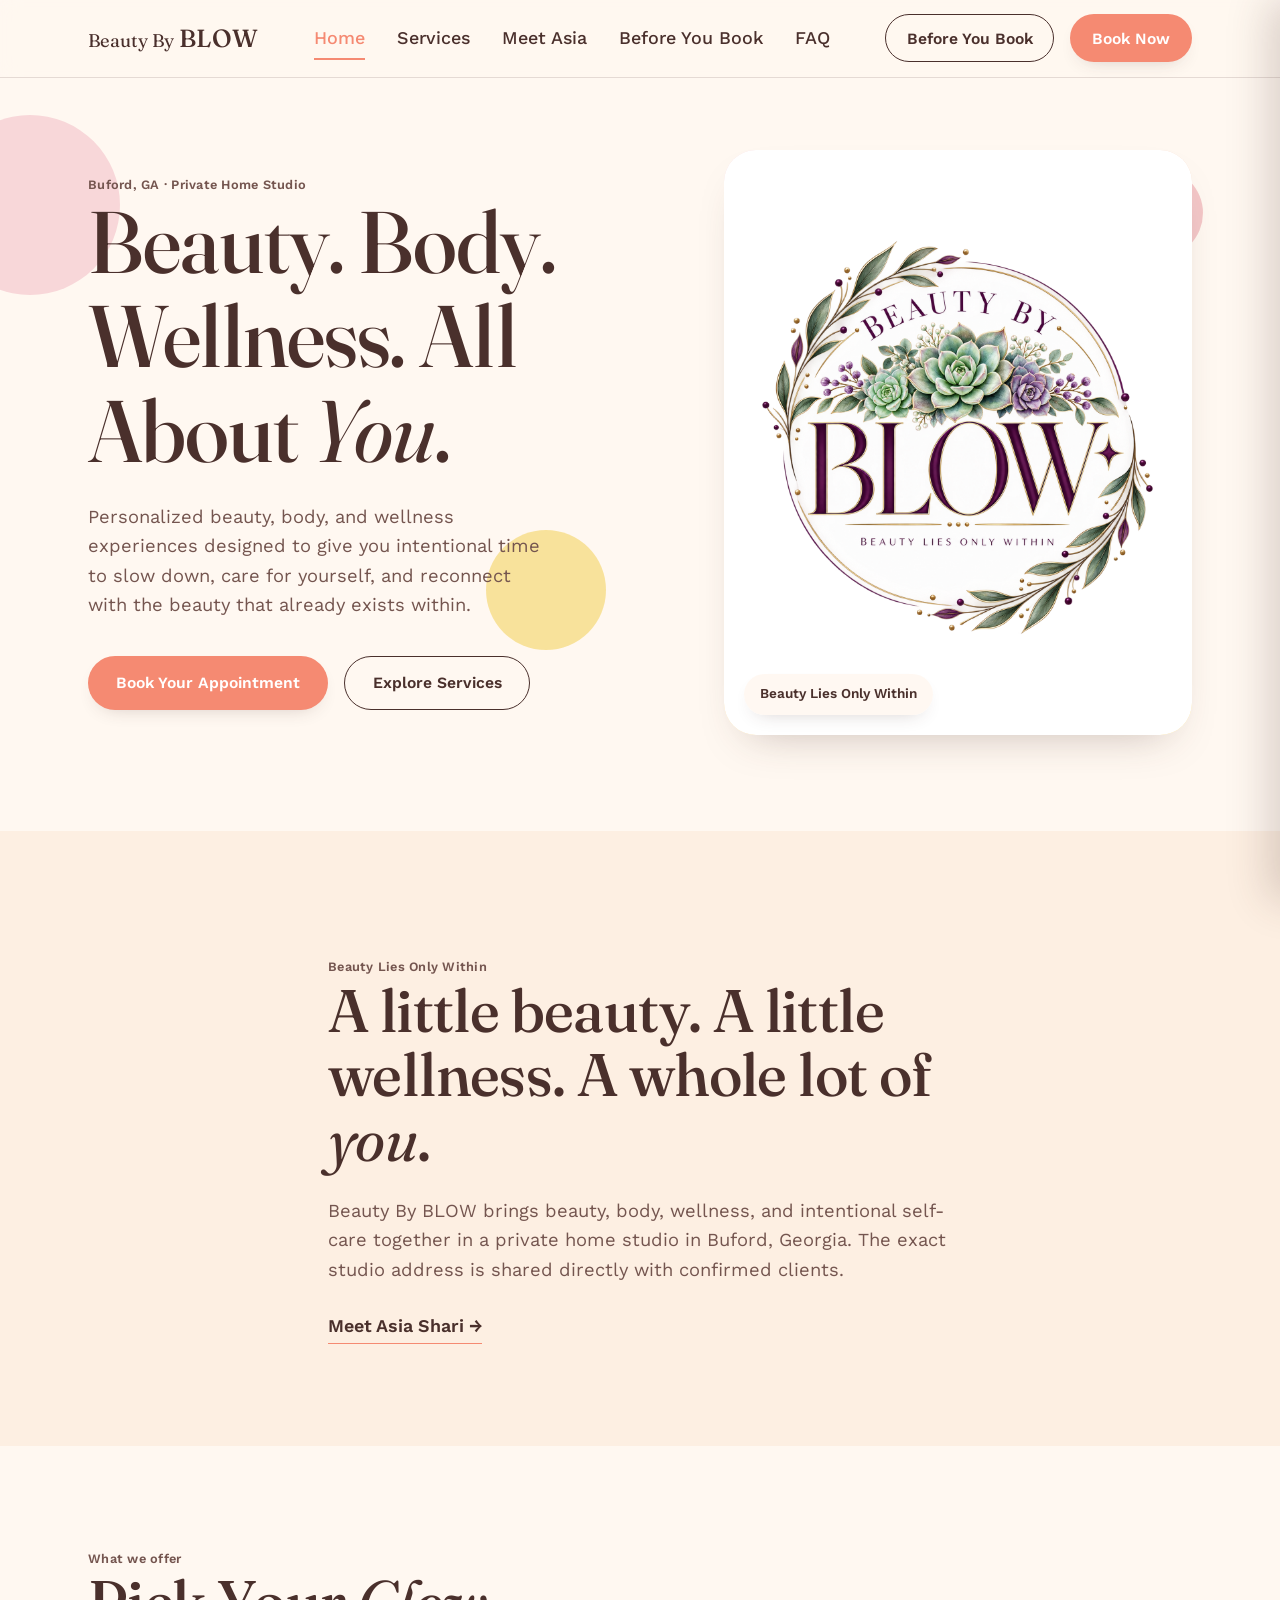
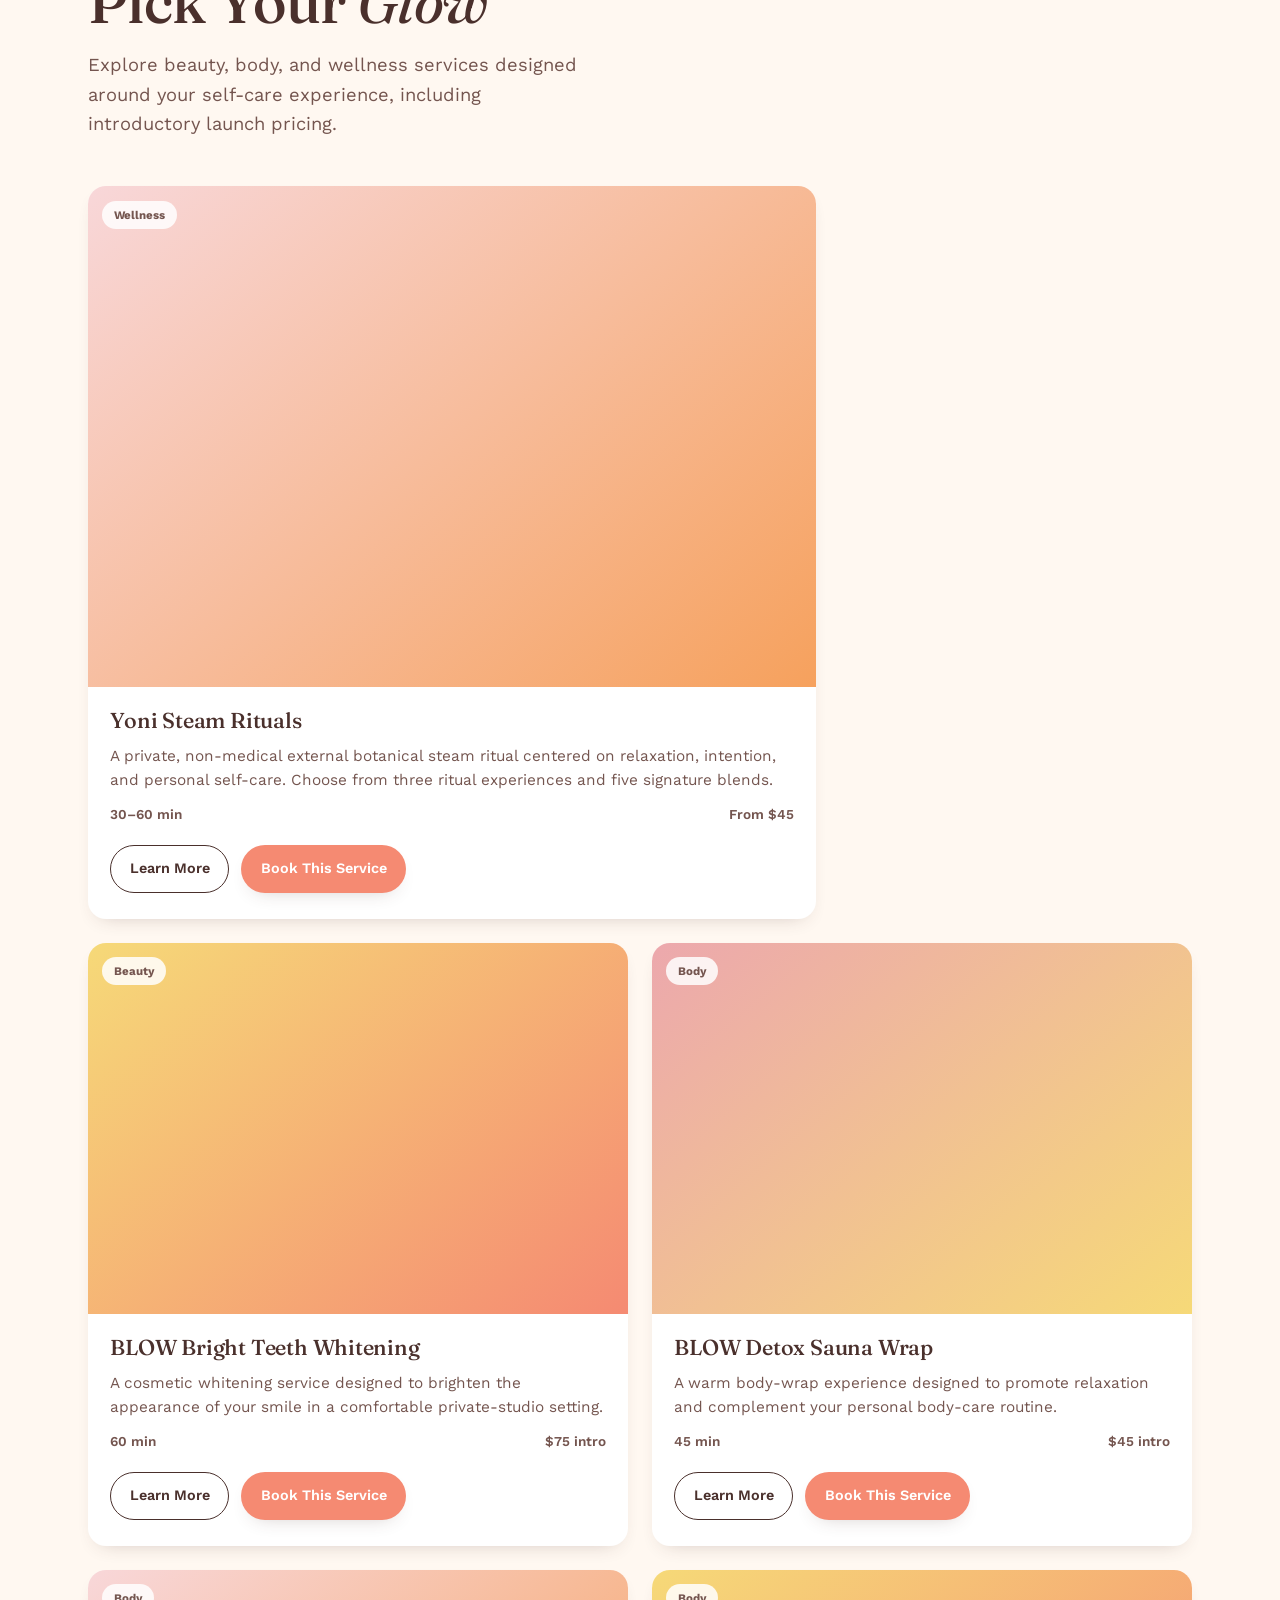
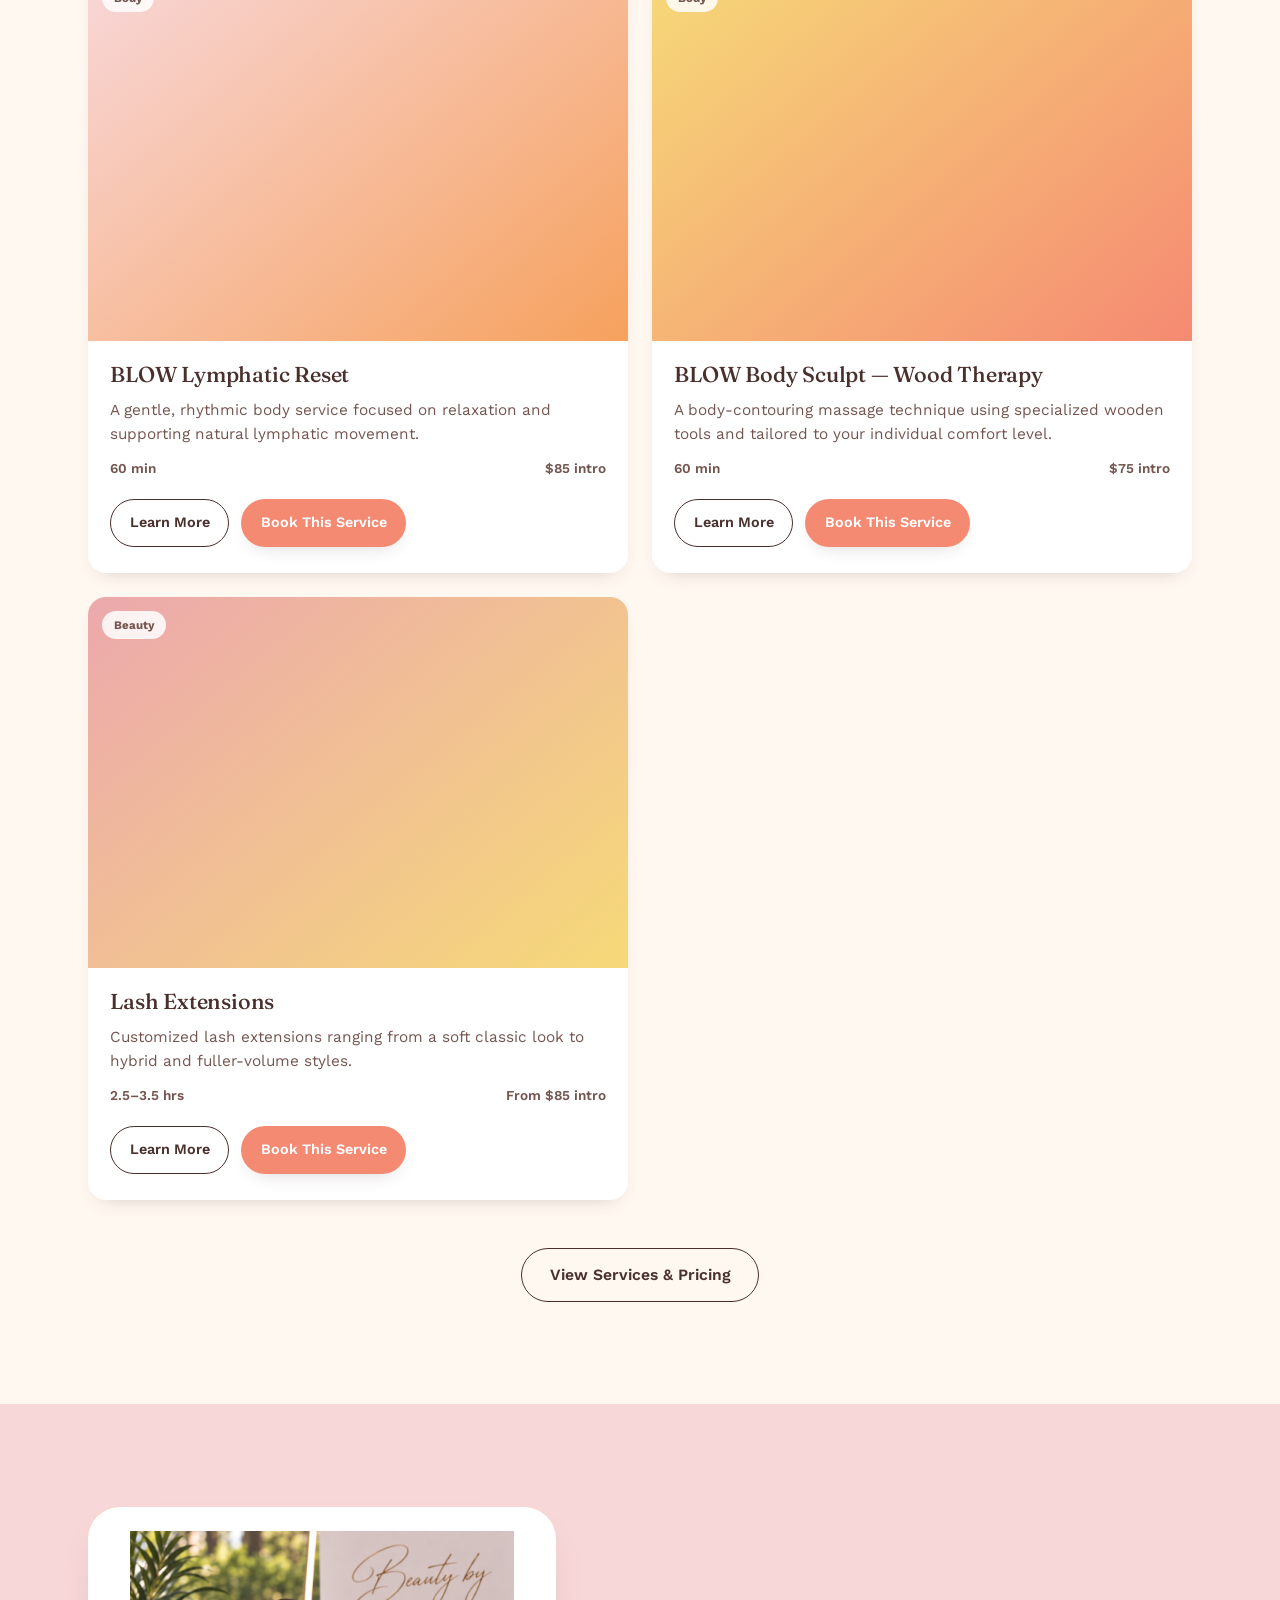
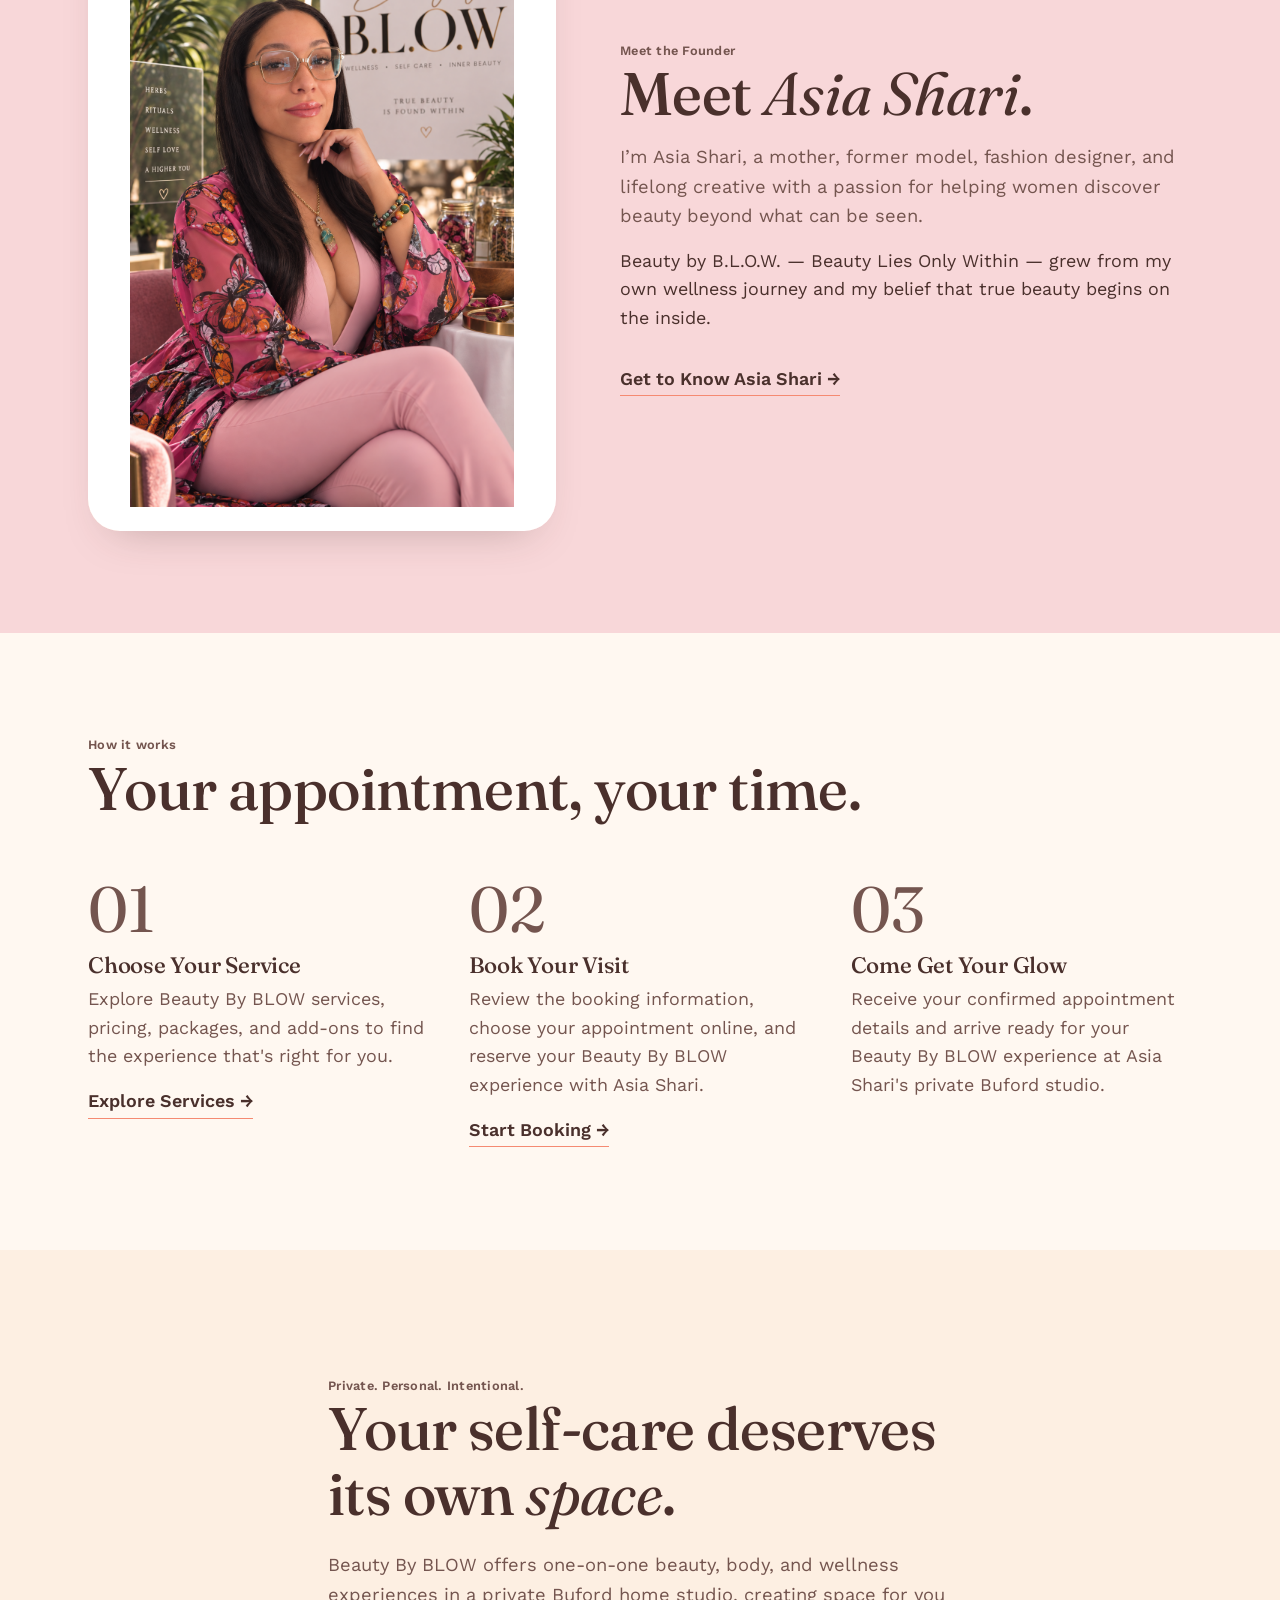
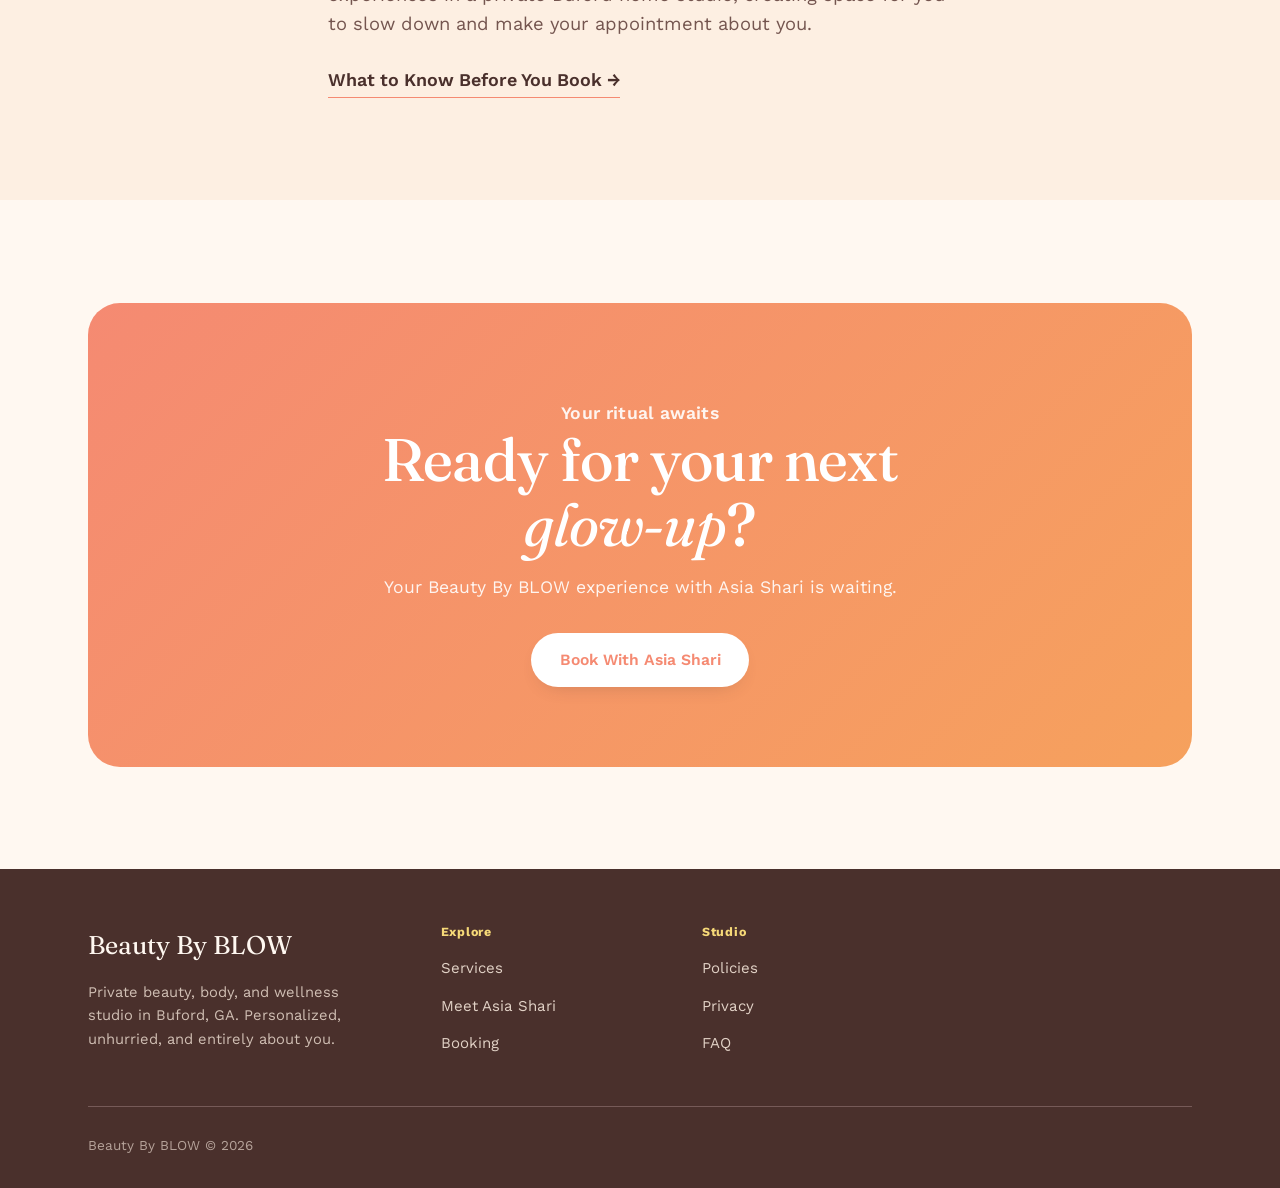
==== commit 9a3ede50: "Finalize Asia Shari branding, services, pricing, and booking" ====
--- a/index.html
+++ b/index.html
@@ -1,343 +1,609 @@
 <!DOCTYPE html>
 <html lang="en">
+
 <head>
-<meta charset="UTF-8">
-<meta name="viewport" content="width=device-width, initial-scale=1.0">
-<title>Beauty By BLOW — Beauty, Body &amp; Wellness with Asia</title>
-<meta name="description" content="Beauty By BLOW is a private home beauty, body, and wellness studio in Buford, Georgia.">
-<link rel="preconnect" href="https://fonts.googleapis.com">
-<link rel="stylesheet" href="styles.css">
+  <meta charset="UTF-8">
+  <meta name="viewport" content="width=device-width, initial-scale=1.0">
+
+  <title>Beauty By BLOW | Beauty, Body &amp; Wellness with Asia Shari</title>
+
+  <meta
+    name="description"
+    content="Beauty By BLOW is Asia Shari's private beauty, body, and wellness studio in Buford, Georgia."
+  >
+
+  <link rel="preconnect" href="https://fonts.googleapis.com">
+  <link rel="stylesheet" href="styles.css">
 </head>
+
 <body>
 
-<a class="visually-hidden" href="#main">Skip to content</a>
-
-<header class="site-header">
-  <div class="wrap nav">
-    <a class="brand" href="index.html">Beauty By <strong>BLOW</strong></a>
-
-    <nav class="nav-links" aria-label="Primary">
-      <a href="index.html" aria-current="page">Home</a>
+  <a class="visually-hidden" href="#main">Skip to content</a>
+
+
+  <header class="site-header">
+    <div class="wrap nav">
+
+      <a class="brand" href="index.html">
+        Beauty By <strong>BLOW</strong>
+      </a>
+
+      <nav class="nav-links" aria-label="Primary">
+        <a href="index.html" aria-current="page">Home</a>
+        <a href="services.html">Services</a>
+        <a href="meet-asia.html">Meet Asia</a>
+        <a href="before-you-book.html">Before You Book</a>
+        <a href="faq.html">FAQ</a>
+      </nav>
+
+      <div class="nav-cta">
+
+        <a class="btn btn-secondary" href="before-you-book.html">
+          Before You Book
+        </a>
+
+        <a class="btn btn-primary" href="book.html">
+          Book Now
+        </a>
+
+        <button
+          class="hamburger"
+          data-hamburger
+          aria-label="Open menu"
+          aria-expanded="false"
+          aria-controls="mobile-menu"
+        >
+          <svg
+            viewBox="0 0 24 24"
+            fill="none"
+            stroke="currentColor"
+            stroke-width="2"
+            stroke-linecap="round"
+          >
+            <line x1="3" y1="6" x2="21" y2="6"/>
+            <line x1="3" y1="12" x2="21" y2="12"/>
+            <line x1="3" y1="18" x2="21" y2="18"/>
+          </svg>
+        </button>
+
+      </div>
+    </div>
+  </header>
+
+
+  <div class="scrim" data-scrim></div>
+
+
+  <div class="mobile-panel" id="mobile-menu" data-mobile-panel>
+
+    <div class="mobile-panel-top">
+
+      <span class="brand">
+        Beauty By <strong>BLOW</strong>
+      </span>
+
+      <button
+        class="hamburger"
+        data-mobile-close
+        aria-label="Close menu"
+      >
+        <svg
+          viewBox="0 0 24 24"
+          fill="none"
+          stroke="currentColor"
+          stroke-width="2"
+          stroke-linecap="round"
+        >
+          <line x1="18" y1="6" x2="6" y2="18"/>
+          <line x1="6" y1="6" x2="18" y2="18"/>
+        </svg>
+      </button>
+
+    </div>
+
+    <nav aria-label="Mobile">
+      <a href="index.html">Home</a>
       <a href="services.html">Services</a>
       <a href="meet-asia.html">Meet Asia</a>
       <a href="before-you-book.html">Before You Book</a>
       <a href="faq.html">FAQ</a>
     </nav>
 
-    <div class="nav-cta">
-      <a class="btn btn-secondary" href="before-you-book.html">Before You Book</a>
-      <a class="btn btn-primary" href="book.html">Book Now</a>
-
-      <button
-        class="hamburger"
-        data-hamburger
-        aria-label="Open menu"
-        aria-expanded="false"
-        aria-controls="mobile-menu"
-      >
-        <svg viewBox="0 0 24 24" fill="none" stroke="currentColor" stroke-width="2" stroke-linecap="round">
-          <line x1="3" y1="6" x2="21" y2="6"/>
-          <line x1="3" y1="12" x2="21" y2="12"/>
-          <line x1="3" y1="18" x2="21" y2="18"/>
-        </svg>
-      </button>
+    <a class="btn btn-primary btn-block" href="book.html">
+      Book Now
+    </a>
+
+  </div>
+
+
+  <main id="main">
+
+
+    <!-- HERO -->
+    <section class="hero">
+
+      <div
+        class="blob float-slow"
+        style="width:180px;height:180px;background:var(--blush);top:5%;left:-60px;"
+      ></div>
+
+      <div
+        class="blob float-slower"
+        style="width:120px;height:120px;background:var(--butter);top:60%;left:38%;opacity:0.7;"
+      ></div>
+
+      <div
+        class="blob float-slow"
+        style="width:90px;height:90px;background:var(--rose);top:12%;right:6%;opacity:0.6;"
+      ></div>
+
+
+      <div class="wrap hero-grid">
+
+        <div class="reveal is-visible">
+
+          <p class="eyebrow">
+            Buford, GA · Private Home Studio
+          </p>
+
+          <h1>
+            Beauty. Body. Wellness. All About
+            <span class="italic">You</span>.
+          </h1>
+
+          <p class="hero-support">
+            Personalized beauty, body, and wellness experiences designed
+            to give you intentional time to slow down, care for yourself,
+            and reconnect with the beauty that already exists within.
+          </p>
+
+          <div class="hero-ctas">
+
+            <a class="btn btn-primary" href="book.html">
+              Book Your Appointment
+            </a>
+
+            <a class="btn btn-secondary" href="services.html">
+              Explore Services
+            </a>
+
+          </div>
+
+        </div>
+
+
+        <div class="hero-media reveal is-visible">
+
+          <img
+            src="images/beauty-by-blow-logo.png"
+            alt="Beauty By BLOW logo with succulent and botanical artwork"
+            loading="eager"
+          >
+
+          <span class="hero-media-caption">
+            Beauty Lies Only Within
+          </span>
+
+        </div>
+
+      </div>
+
+    </section>
+
+
+    <!-- INTRO / BRAND STATEMENT -->
+    <section class="section bg-cream2">
+
+      <div class="wrap intro reveal">
+
+        <p class="eyebrow">
+          Beauty Lies Only Within
+        </p>
+
+        <h2>
+          A little beauty. A little wellness. A whole lot of
+          <span class="italic">you</span>.
+        </h2>
+
+        <p
+          class="lede"
+          style="max-width:60ch;"
+        >
+          Beauty By BLOW brings beauty, body, wellness, and intentional
+          self-care together in a private home studio in Buford, Georgia.
+          The exact studio address is shared directly with confirmed clients.
+        </p>
+
+        <a
+          class="intro-link"
+          href="meet-asia.html"
+        >
+          Meet Asia Shari →
+        </a>
+
+      </div>
+
+    </section>
+
+
+    <!-- SERVICES TEASER -->
+    <section class="section">
+
+      <div class="wrap">
+
+        <div class="reveal">
+
+          <p class="eyebrow">
+            What we offer
+          </p>
+
+          <h2 style="font-size:var(--step-3);">
+            Pick Your <span class="italic">Glow</span>
+          </h2>
+
+          <p class="lede mt-1">
+            Explore beauty, body, and wellness services designed around
+            your self-care experience, including introductory launch pricing.
+          </p>
+
+        </div>
+
+
+        <div
+          class="services-grid mt-3"
+          data-services-teaser
+        ></div>
+
+
+        <div class="center mt-3">
+
+          <a
+            class="btn btn-secondary"
+            href="services.html"
+          >
+            View Services &amp; Pricing
+          </a>
+
+        </div>
+
+      </div>
+
+    </section>
+
+
+    <!-- MEET ASIA -->
+    <section class="section bg-blush">
+
+      <div class="wrap asia-teaser">
+
+
+        <div class="asia-portrait reveal">
+
+          <img
+            src="images/sharima-rivera-founder.png"
+            alt="Asia Shari, founder of Beauty By BLOW"
+            loading="lazy"
+          >
+
+        </div>
+
+
+        <div class="reveal">
+
+          <p class="eyebrow">
+            Meet the Founder
+          </p>
+
+          <h2 style="font-size:var(--step-3);">
+            Meet <span class="italic">Asia Shari</span>.
+          </h2>
+
+          <p
+            class="lede mt-1"
+            style="max-width:52ch;"
+          >
+            I’m Asia Shari, a mother, former model, fashion designer,
+            and lifelong creative with a passion for helping women discover
+            beauty beyond what can be seen.
+          </p>
+
+          <p
+            class="mt-1"
+            style="max-width:52ch;"
+          >
+            Beauty by B.L.O.W. — Beauty Lies Only Within — grew from my
+            own wellness journey and my belief that true beauty begins
+            on the inside.
+          </p>
+
+          <a
+            class="intro-link mt-2"
+            href="meet-asia.html"
+          >
+            Get to Know Asia Shari →
+          </a>
+
+        </div>
+
+      </div>
+
+    </section>
+
+
+    <!-- EXPERIENCE -->
+    <section class="section">
+
+      <div class="wrap">
+
+        <div class="reveal">
+
+          <p class="eyebrow">
+            How it works
+          </p>
+
+          <h2 style="font-size:var(--step-3);">
+            Your appointment, your time.
+          </h2>
+
+        </div>
+
+
+        <div class="steps">
+
+
+          <div class="step reveal">
+
+            <p class="step-num">
+              01
+            </p>
+
+            <h3>
+              Choose Your Service
+            </h3>
+
+            <p>
+              Explore Beauty By BLOW services, pricing, packages,
+              and add-ons to find the experience that's right for you.
+            </p>
+
+            <a
+              class="intro-link mt-1"
+              href="services.html"
+            >
+              Explore Services →
+            </a>
+
+          </div>
+
+
+          <div class="step reveal">
+
+            <p class="step-num">
+              02
+            </p>
+
+            <h3>
+              Book Your Visit
+            </h3>
+
+            <p>
+              Review the booking information, choose your appointment
+              online, and reserve your Beauty By BLOW experience with
+              Asia Shari.
+            </p>
+
+            <a
+              class="intro-link mt-1"
+              href="book.html"
+            >
+              Start Booking →
+            </a>
+
+          </div>
+
+
+          <div class="step reveal">
+
+            <p class="step-num">
+              03
+            </p>
+
+            <h3>
+              Come Get Your Glow
+            </h3>
+
+            <p>
+              Receive your confirmed appointment details and arrive
+              ready for your Beauty By BLOW experience at Asia Shari's
+              private Buford studio.
+            </p>
+
+          </div>
+
+
+        </div>
+
+      </div>
+
+    </section>
+
+
+    <!-- PRIVATE EXPERIENCE -->
+    <section class="section bg-cream2">
+
+      <div class="wrap intro reveal">
+
+        <p class="eyebrow">
+          Private. Personal. Intentional.
+        </p>
+
+        <h2>
+          Your self-care deserves its own
+          <span class="italic">space</span>.
+        </h2>
+
+        <p
+          class="lede"
+          style="max-width:60ch;"
+        >
+          Beauty By BLOW offers one-on-one beauty, body, and wellness
+          experiences in a private Buford home studio, creating space
+          for you to slow down and make your appointment about you.
+        </p>
+
+        <a
+          class="intro-link"
+          href="before-you-book.html"
+        >
+          What to Know Before You Book →
+        </a>
+
+      </div>
+
+    </section>
+
+
+    <!-- FINAL CTA -->
+    <section class="section">
+
+      <div class="wrap">
+
+        <div class="final-cta reveal">
+
+          <p class="eyebrow">
+            Your ritual awaits
+          </p>
+
+          <h2>
+            Ready for your next
+            <span class="italic">glow-up</span>?
+          </h2>
+
+          <p>
+            Your Beauty By BLOW experience with Asia Shari is waiting.
+          </p>
+
+          <a
+            class="btn btn-primary"
+            href="book.html"
+          >
+            Book With Asia Shari
+          </a>
+
+        </div>
+
+      </div>
+
+    </section>
+
+
+  </main>
+
+
+  <footer class="site-footer">
+
+    <div class="wrap">
+
+      <div class="footer-grid">
+
+
+        <div>
+
+          <p class="footer-brand">
+            Beauty By BLOW
+          </p>
+
+          <p>
+            Private beauty, body, and wellness studio in Buford, GA.
+            Personalized, unhurried, and entirely about you.
+          </p>
+
+        </div>
+
+
+        <div class="footer-col">
+
+          <h4>
+            Explore
+          </h4>
+
+          <ul>
+
+            <li>
+              <a href="services.html">
+                Services
+              </a>
+            </li>
+
+            <li>
+              <a href="meet-asia.html">
+                Meet Asia Shari
+              </a>
+            </li>
+
+            <li>
+              <a href="book.html">
+                Booking
+              </a>
+            </li>
+
+          </ul>
+
+        </div>
+
+
+        <div class="footer-col">
+
+          <h4>
+            Studio
+          </h4>
+
+          <ul>
+
+            <li>
+              <a href="before-you-book.html">
+                Policies
+              </a>
+            </li>
+
+            <li>
+              <a href="before-you-book.html#privacy">
+                Privacy
+              </a>
+            </li>
+
+            <li>
+              <a href="faq.html">
+                FAQ
+              </a>
+            </li>
+
+          </ul>
+
+        </div>
+
+
+      </div>
+
+
+      <div class="footer-bottom">
+
+        <span>
+          Beauty By BLOW &copy;
+          <span data-year></span>
+        </span>
+
+      </div>
+
     </div>
-  </div>
-</header>
-
-<div class="scrim" data-scrim></div>
-
-<div class="mobile-panel" id="mobile-menu" data-mobile-panel>
-  <div class="mobile-panel-top">
-    <span class="brand">Beauty By <strong>BLOW</strong></span>
-
-    <button class="hamburger" data-mobile-close aria-label="Close menu">
-      <svg viewBox="0 0 24 24" fill="none" stroke="currentColor" stroke-width="2" stroke-linecap="round">
-        <line x1="18" y1="6" x2="6" y2="18"/>
-        <line x1="6" y1="6" x2="18" y2="18"/>
-      </svg>
-    </button>
-  </div>
-
-  <nav aria-label="Mobile">
-    <a href="index.html">Home</a>
-    <a href="services.html">Services</a>
-    <a href="meet-asia.html">Meet Asia</a>
-    <a href="before-you-book.html">Before You Book</a>
-    <a href="faq.html">FAQ</a>
-  </nav>
-
-  <a class="btn btn-primary btn-block" href="book.html">Book Now</a>
-</div>
-
-<main id="main">
-
-  <!-- HERO -->
-  <section class="hero">
-    <div
-      class="blob float-slow"
-      style="width:180px;height:180px;background:var(--blush);top:5%;left:-60px;"
-    ></div>
-
-    <div
-      class="blob float-slower"
-      style="width:120px;height:120px;background:var(--butter);top:60%;left:38%;opacity:0.7;"
-    ></div>
-
-    <div
-      class="blob float-slow"
-      style="width:90px;height:90px;background:var(--rose);top:12%;right:6%;opacity:0.6;"
-    ></div>
-
-    <div class="wrap hero-grid">
-      <div class="reveal is-visible">
-        <p class="eyebrow">Buford, GA · Private Home Studio</p>
-
-        <h1>
-          Beauty. Body. Wellness. All About
-          <span class="italic">You</span>.
-        </h1>
-
-        <p class="hero-support">
-          Personalized beauty and wellness services designed to help you
-          look good, feel good, and leave glowing.
-        </p>
-
-        <div class="hero-ctas">
-          <a class="btn btn-primary" href="book.html">
-            Book Your Appointment
-          </a>
-
-          <a class="btn btn-secondary" href="services.html">
-            Explore Services
-          </a>
-        </div>
-      </div>
-
-      <div class="hero-media reveal is-visible">
-        <img
-          src="images/beauty-by-blow-logo.png"
-          alt="Beauty By BLOW logo with succulent and botanical artwork"
-          loading="eager"
-        >
-
-        <span class="hero-media-caption">
-          Beauty Lies Only Within
-        </span>
-      </div>
-    </div>
-  </section>
-
-  <!-- INTRO / BRAND STATEMENT -->
-  <section class="section bg-cream2">
-    <div class="wrap intro reveal">
-      <h2>
-        A little beauty. A little wellness. A whole lot of
-        <span class="italic">you</span>.
-      </h2>
-
-      <p class="lede" style="max-width:60ch;">
-        Beauty By BLOW brings beauty, body, and self-care services together
-        in a private home studio in Buford, Georgia. The exact address is
-        shared with confirmed clients.
-      </p>
-
-      <a class="intro-link" href="meet-asia.html">
-        Meet Asia
-      </a>
-    </div>
-  </section>
-
-  <!-- SERVICES TEASER -->
-  <section class="section">
-    <div class="wrap">
-      <div class="reveal">
-        <p class="eyebrow">What we offer</p>
-
-        <h2 style="font-size:var(--step-3);">
-          Pick Your <span class="italic">Glow</span>
-        </h2>
-
-        <p class="lede mt-1">
-          Beauty, body, and wellness services, each one built around your
-          comfort and your time.
-        </p>
-      </div>
-
-      <div class="services-grid mt-3" data-services-teaser></div>
-
-      <div class="center mt-3">
-        <a class="btn btn-secondary" href="services.html">
-          View All Services
-        </a>
-      </div>
-    </div>
-  </section>
-
-  <!-- MEET ASIA TEASER -->
-  <section class="section bg-blush">
-    <div class="wrap asia-teaser">
-
-      <div class="asia-portrait reveal">
-        <img
-          src="images/sharima-rivera-founder.png"
-          alt="Asia, founder of Beauty By BLOW"
-          loading="lazy"
-        >
-      </div>
-
-      <div class="reveal">
-        <p class="eyebrow">Meet Asia</p>
-
-        <h2 style="font-size:var(--step-3);">
-          The woman behind the <span class="italic">glow</span>.
-        </h2>
-
-        <p class="lede mt-1" style="max-width:52ch;">
-          I’m Sharima Rivera, a mother, former model, fashion designer,
-          and lifelong creative with a passion for helping women discover
-          beauty beyond what can be seen.
-        </p>
-
-        <p class="mt-1" style="max-width:52ch;">
-          Beauty by B.L.O.W. — Beauty Lies Only Within — grew from my own
-          wellness journey and my belief that true beauty begins on the inside.
-        </p>
-
-        <a class="intro-link mt-2" href="meet-asia.html">
-          Get to Know Asia →
-        </a>
-      </div>
-
-    </div>
-  </section>
-
-  <!-- EXPERIENCE -->
-  <section class="section">
-    <div class="wrap">
-
-      <div class="reveal">
-        <p class="eyebrow">How it works</p>
-
-        <h2 style="font-size:var(--step-3);">
-          Your appointment, your time.
-        </h2>
-      </div>
-
-      <div class="steps">
-
-        <div class="step reveal">
-          <p class="step-num">01</p>
-          <h3>Choose Your Service</h3>
-          <p>
-            Browse Beauty By BLOW services and find what fits your
-            self-care plans.
-          </p>
-        </div>
-
-        <div class="step reveal">
-          <p class="step-num">02</p>
-          <h3>Book Your Visit</h3>
-          <p>
-            Choose your appointment time online and reserve your
-            Beauty By BLOW experience with Asia.
-          </p>
-
-          <a
-            class="intro-link mt-1"
-            href="https://calendly.com/blowbysharibusiness"
-            target="_blank"
-            rel="noopener noreferrer"
-          >
-            Schedule Online →
-          </a>
-        </div>
-
-        <div class="step reveal">
-          <p class="step-num">03</p>
-          <h3>Come Get Your Glow</h3>
-          <p>
-            Receive your appointment details and arrive ready for your
-            Beauty By BLOW experience at Asia’s private Buford studio.
-          </p>
-        </div>
-
-      </div>
-    </div>
-  </section>
-
-  <!-- FINAL CTA -->
-  <section class="section">
-    <div class="wrap">
-      <div class="final-cta reveal">
-
-        <h2>
-          Ready for your next
-          <span class="italic">glow-up</span>?
-        </h2>
-
-        <p>
-          Your Beauty By BLOW appointment is waiting.
-        </p>
-
-        <a class="btn btn-primary" href="book.html">
-          Book With Asia
-        </a>
-
-      </div>
-    </div>
-  </section>
-
-</main>
-
-<footer class="site-footer">
-  <div class="wrap">
-
-    <div class="footer-grid">
-
-      <div>
-        <p class="footer-brand">Beauty By BLOW</p>
-
-        <p>
-          Private beauty, body, and wellness studio in Buford, GA —
-          personalized, unhurried, and entirely about you.
-        </p>
-      </div>
-
-      <div class="footer-col">
-        <h4>Explore</h4>
-
-        <ul>
-          <li><a href="services.html">Services</a></li>
-          <li><a href="meet-asia.html">Meet Asia</a></li>
-          <li><a href="book.html">Booking</a></li>
-        </ul>
-      </div>
-
-      <div class="footer-col">
-        <h4>Studio</h4>
-
-        <ul>
-          <li><a href="before-you-book.html">Policies</a></li>
-          <li><a href="before-you-book.html#privacy">Privacy</a></li>
-          <li><a href="faq.html">FAQ</a></li>
-        </ul>
-      </div>
-
-    </div>
-
-    <div class="footer-bottom">
-      <span>
-        Beauty By BLOW &copy; <span data-year></span>
-      </span>
-    </div>
-
-  </div>
-</footer>
-
-<script src="data.js"></script>
-<script src="render.js"></script>
-<script src="main.js"></script>
+
+  </footer>
+
+
+  <script src="data.js"></script>
+  <script src="render.js"></script>
+  <script src="main.js"></script>
 
 </body>
+
 </html>
--- a/styles.css
+++ b/styles.css
@@ -802,3 +802,224 @@
 .safety-note { max-width:78ch; font-size:.9rem; }
 @media (max-width:900px){ .yoni-hero-grid,.ritual-grid{grid-template-columns:1fr;} .ritual-card.featured{transform:none;} .blend-grid{grid-template-columns:repeat(2,1fr);} }
 @media (max-width:600px){ .series-grid,.blend-grid{grid-template-columns:1fr;} .brand{font-size:.95rem}.brand strong{font-size:1.25rem} }
+/* =========================================================
+   Beauty By BLOW — Final QA
+   ========================================================= */
+
+/* Correct Yoni section background token */
+.yoni-feature {
+  background:
+    linear-gradient(
+      180deg,
+      var(--cream-2),
+      #fff 45%,
+      var(--blush)
+    );
+}
+
+
+/* Footer description */
+.footer-grid > div:first-child > p:not(.footer-brand) {
+  color: rgba(253, 239, 226, 0.75);
+  margin-top: 0.9rem;
+  font-size: 0.92rem;
+  max-width: 32ch;
+}
+
+
+/* Booking service selection */
+.service-pick[aria-current="true"],
+.service-pick[aria-pressed="true"] {
+  border-color: var(--coral);
+  background: var(--blush);
+}
+
+
+/* Keep booking service information readable */
+.service-pick > span:first-child {
+  min-width: 0;
+}
+
+.service-pick .name,
+.service-pick .meta {
+  display: block;
+}
+
+.service-pick .price {
+  flex-shrink: 0;
+}
+
+
+/* Service cards */
+.service-meta {
+  flex-wrap: wrap;
+  justify-content: space-between;
+}
+
+.service-actions .btn {
+  text-align: center;
+}
+
+
+/* Policy navigation */
+.policy-nav a {
+  line-height: 1.35;
+}
+
+
+/* FAQ question spacing */
+.faq-question {
+  gap: 1rem;
+}
+
+.faq-question .faq-icon {
+  margin-left: auto;
+}
+
+
+/* =========================================================
+   MOBILE POLISH
+   ========================================================= */
+
+@media (max-width: 600px) {
+
+  .wrap {
+    padding-inline: 1.15rem;
+  }
+
+  .section {
+    padding-block: 3.5rem;
+  }
+
+  .page-header {
+    padding-top: 2.75rem;
+  }
+
+
+  /* Header */
+
+  .nav {
+    gap: 0.75rem;
+  }
+
+  .nav-cta {
+    gap: 0.5rem;
+  }
+
+  .brand {
+    font-size: 0.95rem;
+  }
+
+  .brand strong {
+    font-size: 1.25rem;
+  }
+
+
+  /* Hero */
+
+  .hero {
+    padding-top: 2rem;
+  }
+
+  .hero h1 {
+    max-width: 100%;
+  }
+
+  .hero-media {
+    aspect-ratio: 1 / 1;
+  }
+
+  .hero-ctas {
+    align-items: stretch;
+  }
+
+  .hero-ctas .btn {
+    justify-content: center;
+  }
+
+
+  /* Services */
+
+  .service-body {
+    padding: 1.25rem;
+  }
+
+  .service-meta {
+    align-items: flex-start;
+  }
+
+  .service-actions {
+    display: grid;
+    grid-template-columns: 1fr;
+  }
+
+  .service-actions .btn {
+    width: 100%;
+    justify-content: center;
+  }
+
+
+  /* Booking service list */
+
+  .service-pick {
+    align-items: flex-start;
+    flex-direction: column;
+  }
+
+  .service-pick .price {
+    white-space: normal;
+  }
+
+
+  /* Policies */
+
+  .policy-nav {
+    display: grid;
+    grid-template-columns: 1fr 1fr;
+  }
+
+  .policy-nav a {
+    background: rgba(255, 255, 255, 0.55);
+  }
+
+  .callout {
+    padding: 1.25rem;
+  }
+
+
+  /* FAQ */
+
+  .faq-question {
+    padding: 1.15rem;
+  }
+
+  .faq-answer p {
+    padding: 0 1.15rem 1.25rem;
+  }
+
+
+  /* Final CTA */
+
+  .final-cta {
+    border-radius: 22px;
+  }
+
+}
+
+
+@media (max-width: 420px) {
+
+  .policy-nav {
+    grid-template-columns: 1fr;
+  }
+
+  .hero-ctas {
+    display: grid;
+    grid-template-columns: 1fr;
+  }
+
+  .hero-ctas .btn {
+    width: 100%;
+  }
+
+}
